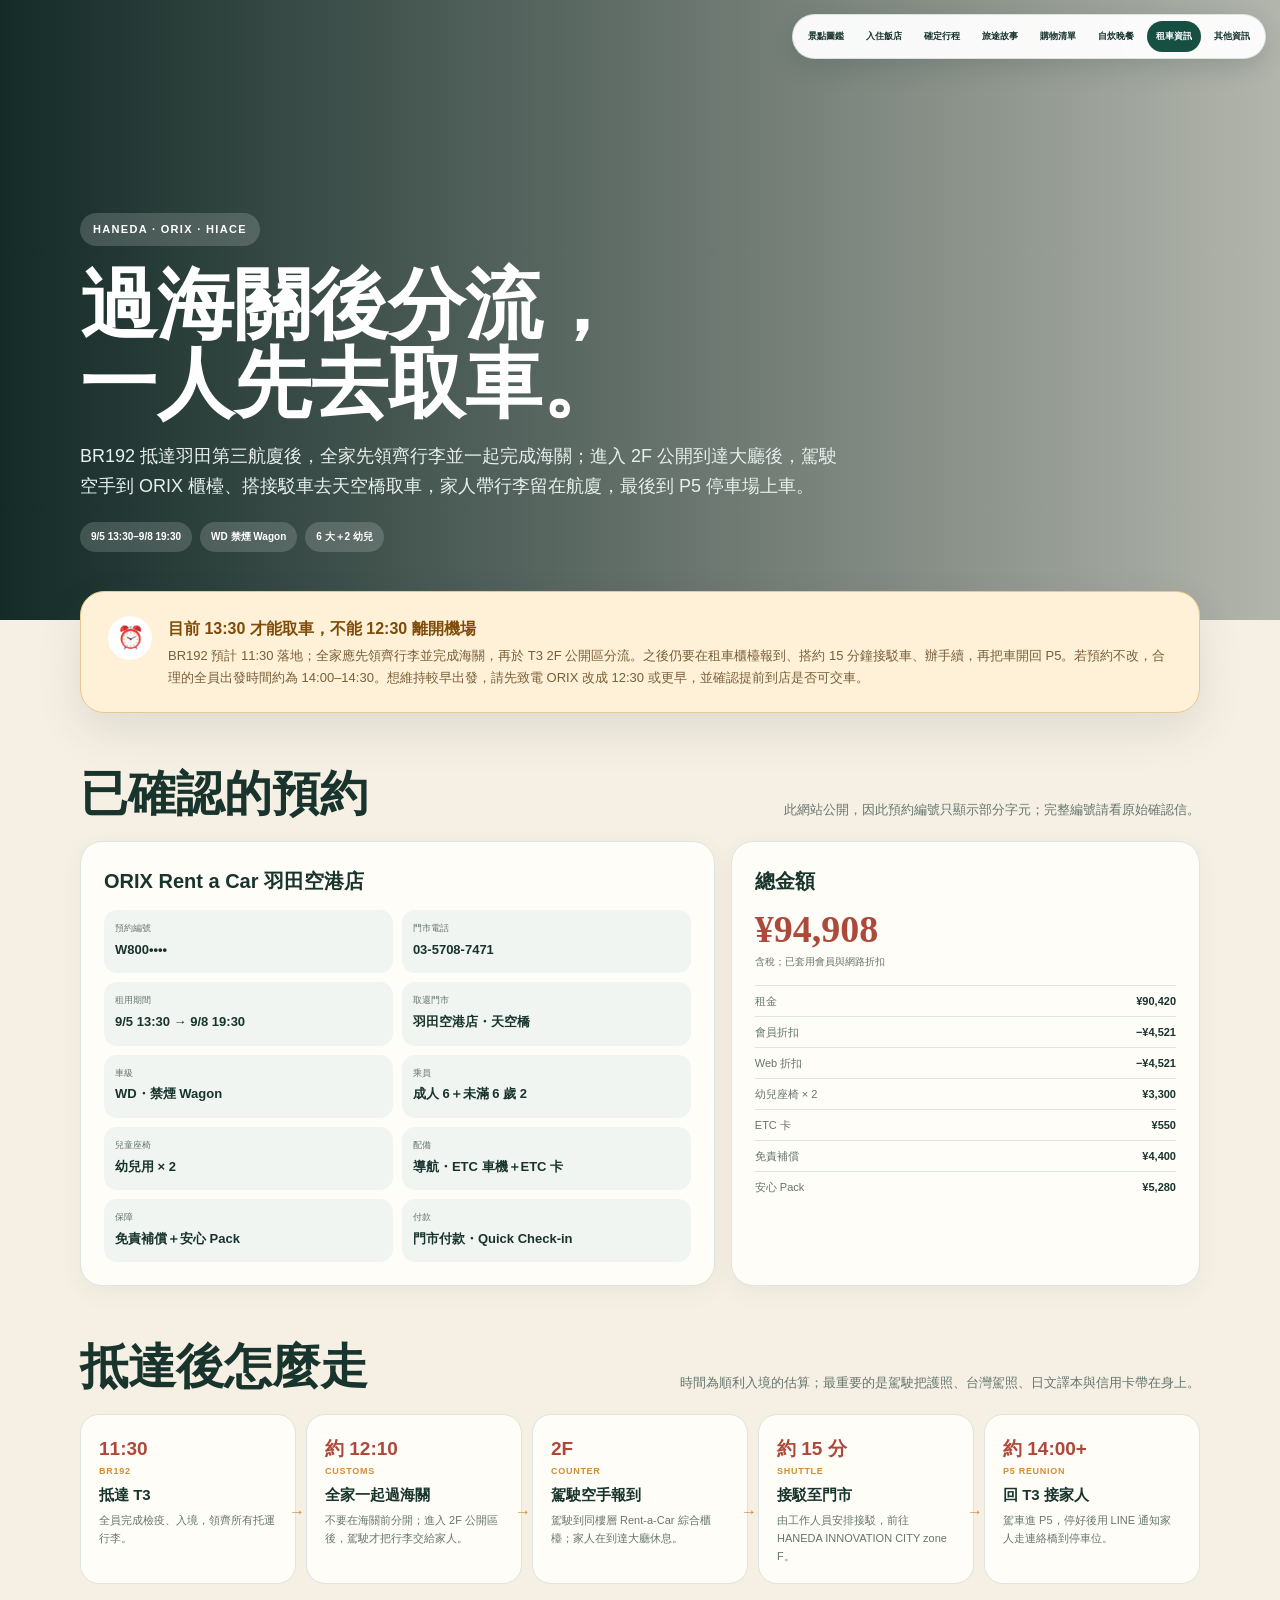
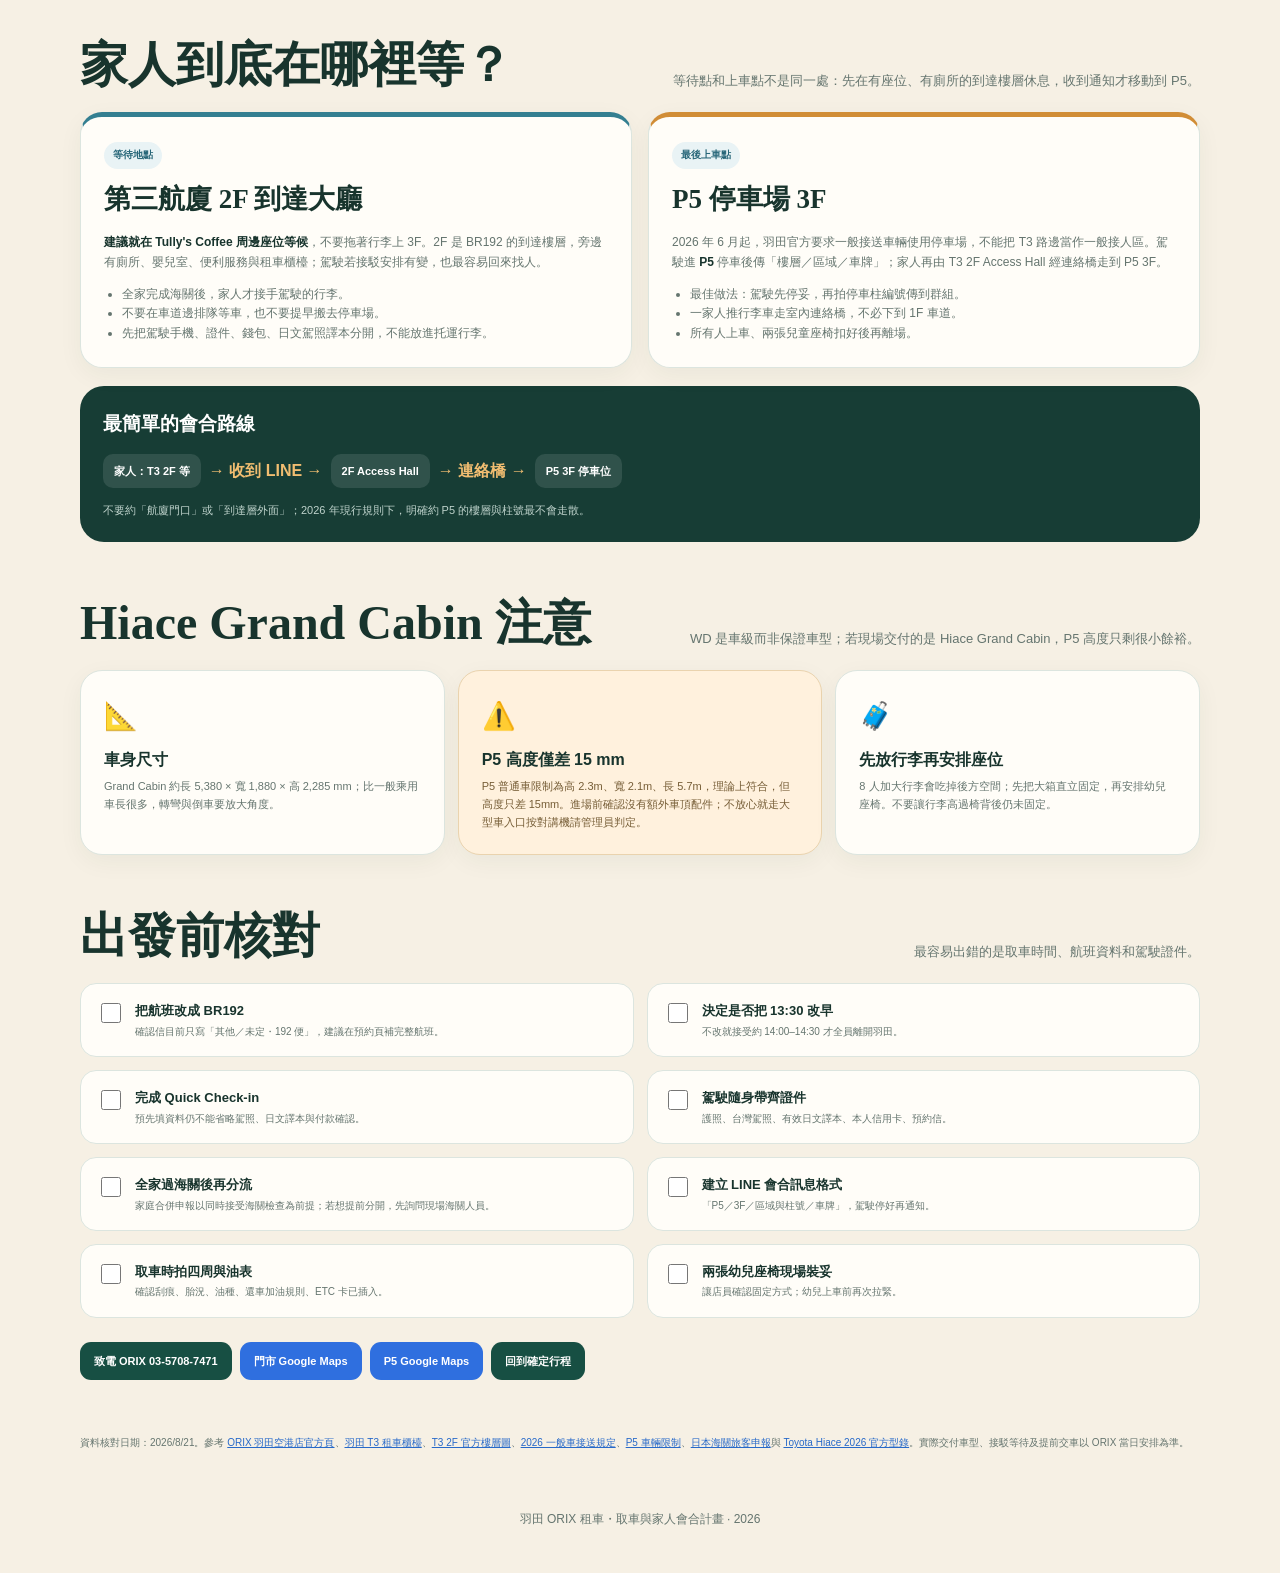
==== car-rental.html @ b0bf6231 "Add Haneda rental car pickup guide" ====
<!doctype html>
<html lang="zh-Hant">
<head>
  <meta charset="utf-8">
  <meta name="viewport" content="width=device-width,initial-scale=1">
  <meta name="color-scheme" content="light">
  <link rel="icon" href="data:,">
  <title>羽田租車｜ORIX 取車、會合與還車計畫</title>
  <style>
    :root{--ink:#18342d;--muted:#65756f;--cream:#f6f0e4;--paper:#fffdf8;--pine:#174f43;--lake:#347f91;--gold:#d18d36;--red:#ad493a;--line:#dce5df;--shadow:0 18px 45px rgba(23,51,45,.11)}
    *{box-sizing:border-box}html{scroll-behavior:smooth}body{margin:0;background:var(--cream);color:var(--ink);font-family:-apple-system,BlinkMacSystemFont,"Noto Sans TC","PingFang TC","Microsoft JhengHei",sans-serif;line-height:1.65}a{color:inherit}.site-switch{position:fixed;top:14px;right:14px;z-index:40;display:flex;gap:4px;padding:6px;background:rgba(255,255,255,.95);border:1px solid rgba(23,51,45,.12);border-radius:999px;box-shadow:0 8px 24px rgba(23,51,45,.16);backdrop-filter:blur(10px)}.site-switch a{text-decoration:none;border-radius:999px;padding:8px 9px;font-size:9px;font-weight:900;white-space:nowrap}.site-switch a.active{background:var(--pine);color:#fff}
    .hero{min-height:620px;display:grid;align-items:end;color:#fff;background:linear-gradient(90deg,rgba(5,30,27,.94),rgba(5,30,27,.28)),url('https://tse1.mm.bing.net/th?q=Haneda%20Airport%20Terminal%203%20arrival%20lobby&w=1600&h=900&c=7&rs=1&p=0') center/cover}.hero-inner,main{width:min(1120px,calc(100% - 36px));margin:0 auto}.hero-inner{padding:110px 0 68px}.eyebrow{display:inline-flex;padding:7px 13px;border-radius:999px;background:rgba(255,255,255,.17);font-size:11px;font-weight:900;letter-spacing:.12em}h1{font-family:Georgia,"Noto Serif TC",serif;font-size:clamp(43px,7vw,77px);line-height:1.03;margin:20px 0 16px}.hero p{max-width:760px;font-size:18px;color:#e7f0ed}.hero-tags{display:flex;flex-wrap:wrap;gap:8px;margin-top:20px}.hero-tags span{padding:7px 11px;border-radius:999px;background:rgba(255,255,255,.16);font-size:10px;font-weight:900}
    .alert{position:relative;margin:-29px 0 45px;padding:24px 27px;border-radius:24px;background:#fff0d8;border:1px solid #e8c892;box-shadow:var(--shadow);display:grid;grid-template-columns:auto 1fr;gap:16px}.alert-icon{width:44px;height:44px;border-radius:50%;display:grid;place-items:center;background:#fff;font-size:22px}.alert strong{display:block;color:#7f4b09}.alert p{margin:3px 0 0;color:#785f38;font-size:13px}.section-head{display:flex;justify-content:space-between;align-items:end;gap:20px;margin:55px 0 21px}.section-head h2{font-family:Georgia,"Noto Serif TC",serif;font-size:clamp(31px,4.5vw,48px);line-height:1.08;margin:0}.section-head p{max-width:560px;margin:0;color:var(--muted);font-size:13px}
    .booking{display:grid;grid-template-columns:1.15fr .85fr;gap:16px}.card{background:var(--paper);border:1px solid var(--line);border-radius:22px;padding:23px;box-shadow:0 7px 25px rgba(23,51,45,.05)}.card h3{font-size:20px;margin:0 0 12px}.facts{display:grid;grid-template-columns:1fr 1fr;gap:9px}.fact{border-radius:13px;background:#f1f5f2;padding:11px}.fact small{display:block;color:var(--muted);font-size:9px}.fact b{font-size:13px}.price{font-family:Georgia,serif;font-size:38px;font-weight:900;color:var(--red);line-height:1}.price-note{font-size:10px;color:var(--muted);margin:6px 0 14px}.fee-list{margin:0;padding:0;list-style:none;font-size:11px;color:var(--muted)}.fee-list li{display:flex;justify-content:space-between;gap:15px;padding:6px 0;border-top:1px solid var(--line)}.fee-list b{color:var(--ink)}
    .flow{display:grid;grid-template-columns:repeat(5,1fr);gap:10px}.step{position:relative;background:var(--paper);border:1px solid var(--line);border-radius:19px;padding:18px}.step:after{content:'→';position:absolute;right:-10px;top:50%;z-index:2;color:var(--gold);font-weight:900}.step:last-child:after{display:none}.step time{display:block;color:var(--red);font-size:19px;font-weight:900}.step small{display:block;color:var(--gold);font-size:9px;font-weight:900;letter-spacing:.08em}.step h3{font-size:15px;line-height:1.3;margin:6px 0}.step p{font-size:11px;color:var(--muted);margin:0}
    .meeting{display:grid;grid-template-columns:1fr 1fr;gap:16px}.meeting .card:first-child{border-top:5px solid var(--lake)}.meeting .card:last-child{border-top:5px solid var(--gold)}.place{display:inline-block;margin-bottom:8px;border-radius:999px;padding:5px 9px;background:#e9f3f5;color:#286779;font-size:10px;font-weight:900}.meeting h3{font-family:Georgia,"Noto Serif TC",serif;font-size:27px}.meeting p,.meeting li{font-size:12px;color:var(--muted)}.meeting ul{padding-left:18px;margin:10px 0 0}.meeting b{color:var(--ink)}
    .route-line{margin-top:18px;padding:23px;border-radius:24px;background:#173d35;color:#fff}.route-line h3{margin:0 0 14px}.route{display:flex;align-items:center;gap:8px;flex-wrap:wrap}.route span{padding:8px 11px;border-radius:10px;background:rgba(255,255,255,.11);font-size:11px;font-weight:900}.route i{font-style:normal;color:#f1bd71;font-weight:900}.route-line p{margin:13px 0 0;color:#bfd3cc;font-size:11px}
    .vehicle{display:grid;grid-template-columns:repeat(3,1fr);gap:13px}.vehicle .card span{font-size:27px}.vehicle h3{font-size:16px;margin:8px 0 4px}.vehicle p{font-size:11px;color:var(--muted);margin:0}.vehicle .warn{background:#fff1dd;border-color:#ead3ae}.vehicle .warn p{color:#765d36}.checklist{display:grid;grid-template-columns:repeat(2,1fr);gap:13px}.check{display:flex;gap:11px;align-items:flex-start;background:var(--paper);border:1px solid var(--line);border-radius:16px;padding:16px}.check input{width:20px;height:20px;flex:0 0 20px;accent-color:var(--pine)}.check b{display:block;font-size:13px}.check small{display:block;color:var(--muted);font-size:10px;margin-top:2px}.links{display:flex;flex-wrap:wrap;gap:8px;margin:24px 0 55px}.btn{display:inline-block;text-decoration:none;border-radius:11px;padding:10px 14px;background:var(--pine);color:#fff;font-size:11px;font-weight:900}.btn.maps{background:#2f6fdf}.sources{font-size:10px;color:var(--muted);margin-bottom:50px}.sources a{color:#2769c9}footer{text-align:center;color:var(--muted);font-size:12px;padding:8px 0 44px}.back-top{position:fixed;right:18px;bottom:18px;border:0;border-radius:999px;background:var(--pine);color:#fff;padding:11px 15px;font-weight:900;opacity:0;visibility:hidden;transition:.2s}.back-top.show{opacity:1;visibility:visible}
    @media(max-width:900px){.flow{grid-template-columns:1fr 1fr}.step:after{display:none}.vehicle{grid-template-columns:1fr}.booking{grid-template-columns:1fr}}@media(max-width:650px){.site-switch{left:7px;right:7px;top:7px;overflow-x:auto;justify-content:flex-start;padding:4px}.site-switch a{padding:6px 7px;font-size:8px}.hero{min-height:590px}.alert,.meeting{grid-template-columns:1fr}.flow{grid-template-columns:1fr}.facts,.checklist{grid-template-columns:1fr}.section-head{display:block}.section-head p{margin-top:8px}}
  </style>
</head>
<body>
  <nav class="site-switch" aria-label="網站內容"><a href="./">景點圖鑑</a><a href="stays.html">入住飯店</a><a href="itinerary.html">確定行程</a><a href="stories.html">旅途故事</a><a href="shopping.html">購物清單</a><a href="cooking.html">自炊晚餐</a><a class="active" href="car-rental.html">租車資訊</a><a href="info.html">其他資訊</a></nav>
  <header class="hero"><div class="hero-inner"><span class="eyebrow">HANEDA · ORIX · HIACE</span><h1>過海關後分流，<br>一人先去取車。</h1><p>BR192 抵達羽田第三航廈後，全家先領齊行李並一起完成海關；進入 2F 公開到達大廳後，駕駛空手到 ORIX 櫃檯、搭接駁車去天空橋取車，家人帶行李留在航廈，最後到 P5 停車場上車。</p><div class="hero-tags"><span>9/5 13:30–9/8 19:30</span><span>WD 禁煙 Wagon</span><span>6 大＋2 幼兒</span></div></div></header>
  <main>
    <aside class="alert"><div class="alert-icon">⏰</div><div><strong>目前 13:30 才能取車，不能 12:30 離開機場</strong><p>BR192 預計 11:30 落地；全家應先領齊行李並完成海關，再於 T3 2F 公開區分流。之後仍要在租車櫃檯報到、搭約 15 分鐘接駁車、辦手續，再把車開回 P5。若預約不改，合理的全員出發時間約為 14:00–14:30。想維持較早出發，請先致電 ORIX 改成 12:30 或更早，並確認提前到店是否可交車。</p></div></aside>

    <section><div class="section-head"><h2>已確認的預約</h2><p>此網站公開，因此預約編號只顯示部分字元；完整編號請看原始確認信。</p></div><div class="booking"><article class="card"><h3>ORIX Rent a Car 羽田空港店</h3><div class="facts"><div class="fact"><small>預約編號</small><b>W800••••</b></div><div class="fact"><small>門市電話</small><b>03-5708-7471</b></div><div class="fact"><small>租用期間</small><b>9/5 13:30 → 9/8 19:30</b></div><div class="fact"><small>取還門市</small><b>羽田空港店・天空橋</b></div><div class="fact"><small>車級</small><b>WD・禁煙 Wagon</b></div><div class="fact"><small>乘員</small><b>成人 6＋未滿 6 歲 2</b></div><div class="fact"><small>兒童座椅</small><b>幼兒用 × 2</b></div><div class="fact"><small>配備</small><b>導航・ETC 車機＋ETC 卡</b></div><div class="fact"><small>保障</small><b>免責補償＋安心 Pack</b></div><div class="fact"><small>付款</small><b>門市付款・Quick Check-in</b></div></div></article><article class="card"><h3>總金額</h3><div class="price">¥94,908</div><p class="price-note">含稅；已套用會員與網路折扣</p><ul class="fee-list"><li><span>租金</span><b>¥90,420</b></li><li><span>會員折扣</span><b>−¥4,521</b></li><li><span>Web 折扣</span><b>−¥4,521</b></li><li><span>幼兒座椅 × 2</span><b>¥3,300</b></li><li><span>ETC 卡</span><b>¥550</b></li><li><span>免責補償</span><b>¥4,400</b></li><li><span>安心 Pack</span><b>¥5,280</b></li></ul></article></div></section>

    <section><div class="section-head"><h2>抵達後怎麼走</h2><p>時間為順利入境的估算；最重要的是駕駛把護照、台灣駕照、日文譯本與信用卡帶在身上。</p></div><div class="flow"><article class="step"><time>11:30</time><small>BR192</small><h3>抵達 T3</h3><p>全員完成檢疫、入境，領齊所有托運行李。</p></article><article class="step"><time>約 12:10</time><small>CUSTOMS</small><h3>全家一起過海關</h3><p>不要在海關前分開；進入 2F 公開區後，駕駛才把行李交給家人。</p></article><article class="step"><time>2F</time><small>COUNTER</small><h3>駕駛空手報到</h3><p>駕駛到同樓層 Rent-a-Car 綜合櫃檯；家人在到達大廳休息。</p></article><article class="step"><time>約 15 分</time><small>SHUTTLE</small><h3>接駁至門市</h3><p>由工作人員安排接駁，前往 HANEDA INNOVATION CITY zone F。</p></article><article class="step"><time>約 14:00+</time><small>P5 REUNION</small><h3>回 T3 接家人</h3><p>駕車進 P5，停好後用 LINE 通知家人走連絡橋到停車位。</p></article></div></section>

    <section><div class="section-head"><h2>家人到底在哪裡等？</h2><p>等待點和上車點不是同一處：先在有座位、有廁所的到達樓層休息，收到通知才移動到 P5。</p></div><div class="meeting"><article class="card"><span class="place">等待地點</span><h3>第三航廈 2F 到達大廳</h3><p><b>建議就在 Tully's Coffee 周邊座位等候</b>，不要拖著行李上 3F。2F 是 BR192 的到達樓層，旁邊有廁所、嬰兒室、便利服務與租車櫃檯；駕駛若接駁安排有變，也最容易回來找人。</p><ul><li>全家完成海關後，家人才接手駕駛的行李。</li><li>不要在車道邊排隊等車，也不要提早搬去停車場。</li><li>先把駕駛手機、證件、錢包、日文駕照譯本分開，不能放進托運行李。</li></ul></article><article class="card"><span class="place">最後上車點</span><h3>P5 停車場 3F</h3><p>2026 年 6 月起，羽田官方要求一般接送車輛使用停車場，不能把 T3 路邊當作一般接人區。駕駛進 <b>P5</b> 停車後傳「樓層／區域／車牌」；家人再由 T3 2F Access Hall 經連絡橋走到 P5 3F。</p><ul><li>最佳做法：駕駛先停妥，再拍停車柱編號傳到群組。</li><li>一家人推行李車走室內連絡橋，不必下到 1F 車道。</li><li>所有人上車、兩張兒童座椅扣好後再離場。</li></ul></article></div><div class="route-line"><h3>最簡單的會合路線</h3><div class="route"><span>家人：T3 2F 等</span><i>→ 收到 LINE →</i><span>2F Access Hall</span><i>→ 連絡橋 →</i><span>P5 3F 停車位</span></div><p>不要約「航廈門口」或「到達層外面」；2026 年現行規則下，明確約 P5 的樓層與柱號最不會走散。</p></div></section>

    <section><div class="section-head"><h2>Hiace Grand Cabin 注意</h2><p>WD 是車級而非保證車型；若現場交付的是 Hiace Grand Cabin，P5 高度只剩很小餘裕。</p></div><div class="vehicle"><article class="card"><span>📐</span><h3>車身尺寸</h3><p>Grand Cabin 約長 5,380 × 寬 1,880 × 高 2,285 mm；比一般乘用車長很多，轉彎與倒車要放大角度。</p></article><article class="card warn"><span>⚠️</span><h3>P5 高度僅差 15 mm</h3><p>P5 普通車限制為高 2.3m、寬 2.1m、長 5.7m，理論上符合，但高度只差 15mm。進場前確認沒有額外車頂配件；不放心就走大型車入口按對講機請管理員判定。</p></article><article class="card"><span>🧳</span><h3>先放行李再安排座位</h3><p>8 人加大行李會吃掉後方空間；先把大箱直立固定，再安排幼兒座椅。不要讓行李高過椅背後仍未固定。</p></article></div></section>

    <section><div class="section-head"><h2>出發前核對</h2><p>最容易出錯的是取車時間、航班資料和駕駛證件。</p></div><div class="checklist"><label class="check"><input type="checkbox"><span><b>把航班改成 BR192</b><small>確認信目前只寫「其他／未定・192 便」，建議在預約頁補完整航班。</small></span></label><label class="check"><input type="checkbox"><span><b>決定是否把 13:30 改早</b><small>不改就接受約 14:00–14:30 才全員離開羽田。</small></span></label><label class="check"><input type="checkbox"><span><b>完成 Quick Check-in</b><small>預先填資料仍不能省略駕照、日文譯本與付款確認。</small></span></label><label class="check"><input type="checkbox"><span><b>駕駛隨身帶齊證件</b><small>護照、台灣駕照、有效日文譯本、本人信用卡、預約信。</small></span></label><label class="check"><input type="checkbox"><span><b>全家過海關後再分流</b><small>家庭合併申報以同時接受海關檢查為前提；若想提前分開，先詢問現場海關人員。</small></span></label><label class="check"><input type="checkbox"><span><b>建立 LINE 會合訊息格式</b><small>「P5／3F／區域與柱號／車牌」，駕駛停好再通知。</small></span></label><label class="check"><input type="checkbox"><span><b>取車時拍四周與油表</b><small>確認刮痕、胎況、油種、還車加油規則、ETC 卡已插入。</small></span></label><label class="check"><input type="checkbox"><span><b>兩張幼兒座椅現場裝妥</b><small>讓店員確認固定方式；幼兒上車前再次拉緊。</small></span></label></div><div class="links"><a class="btn" href="tel:+81357087471">致電 ORIX 03-5708-7471</a><a class="btn maps" href="https://www.google.com/maps/search/?api=1&query=ORIX%20Rent%20a%20Car%20Haneda%20Airport%20HANEDA%20INNOVATION%20CITY" target="_blank" rel="noopener">門市 Google Maps</a><a class="btn maps" href="https://www.google.com/maps/search/?api=1&query=Haneda%20Airport%20P5%20Parking" target="_blank" rel="noopener">P5 Google Maps</a><a class="btn" href="itinerary.html">回到確定行程</a></div></section>

    <p class="sources">資料核對日期：2026/8/21。參考 <a href="https://car.orix.co.jp/shops/?shops_pk=265" target="_blank" rel="noopener">ORIX 羽田空港店官方頁</a>、<a href="https://tokyo-haneda.com/text/service/facilities/car_rental.html" target="_blank" rel="noopener">羽田 T3 租車櫃檯</a>、<a href="https://tokyo-haneda.com/floor/terminal3/2nd_floor.html" target="_blank" rel="noopener">T3 2F 官方樓層圖</a>、<a href="https://tokyo-haneda.com/text/information/2026/detail_00038.html" target="_blank" rel="noopener">2026 一般車接送規定</a>、<a href="https://www.tokyo-haneda.com/access/parking/index.html" target="_blank" rel="noopener">P5 車輛限制</a>、<a href="https://www.customs.go.jp/english/passenger/declaration/declaration_app.html" target="_blank" rel="noopener">日本海關旅客申報</a>與 <a href="https://toyota.jp/pages/contents/request/webcatalog/hiacewagon/hiace_main_202601.pdf" target="_blank" rel="noopener">Toyota Hiace 2026 官方型錄</a>。實際交付車型、接駁等待及提前交車以 ORIX 當日安排為準。</p>
  </main>
  <footer>羽田 ORIX 租車・取車與家人會合計畫 · 2026</footer>
  <button class="back-top" type="button">↑ 回到最上方</button><script>const b=document.querySelector('.back-top');addEventListener('scroll',()=>b.classList.toggle('show',scrollY>500),{passive:true});b.addEventListener('click',()=>scrollTo({top:0,behavior:'smooth'}));</script>
</body>
</html>
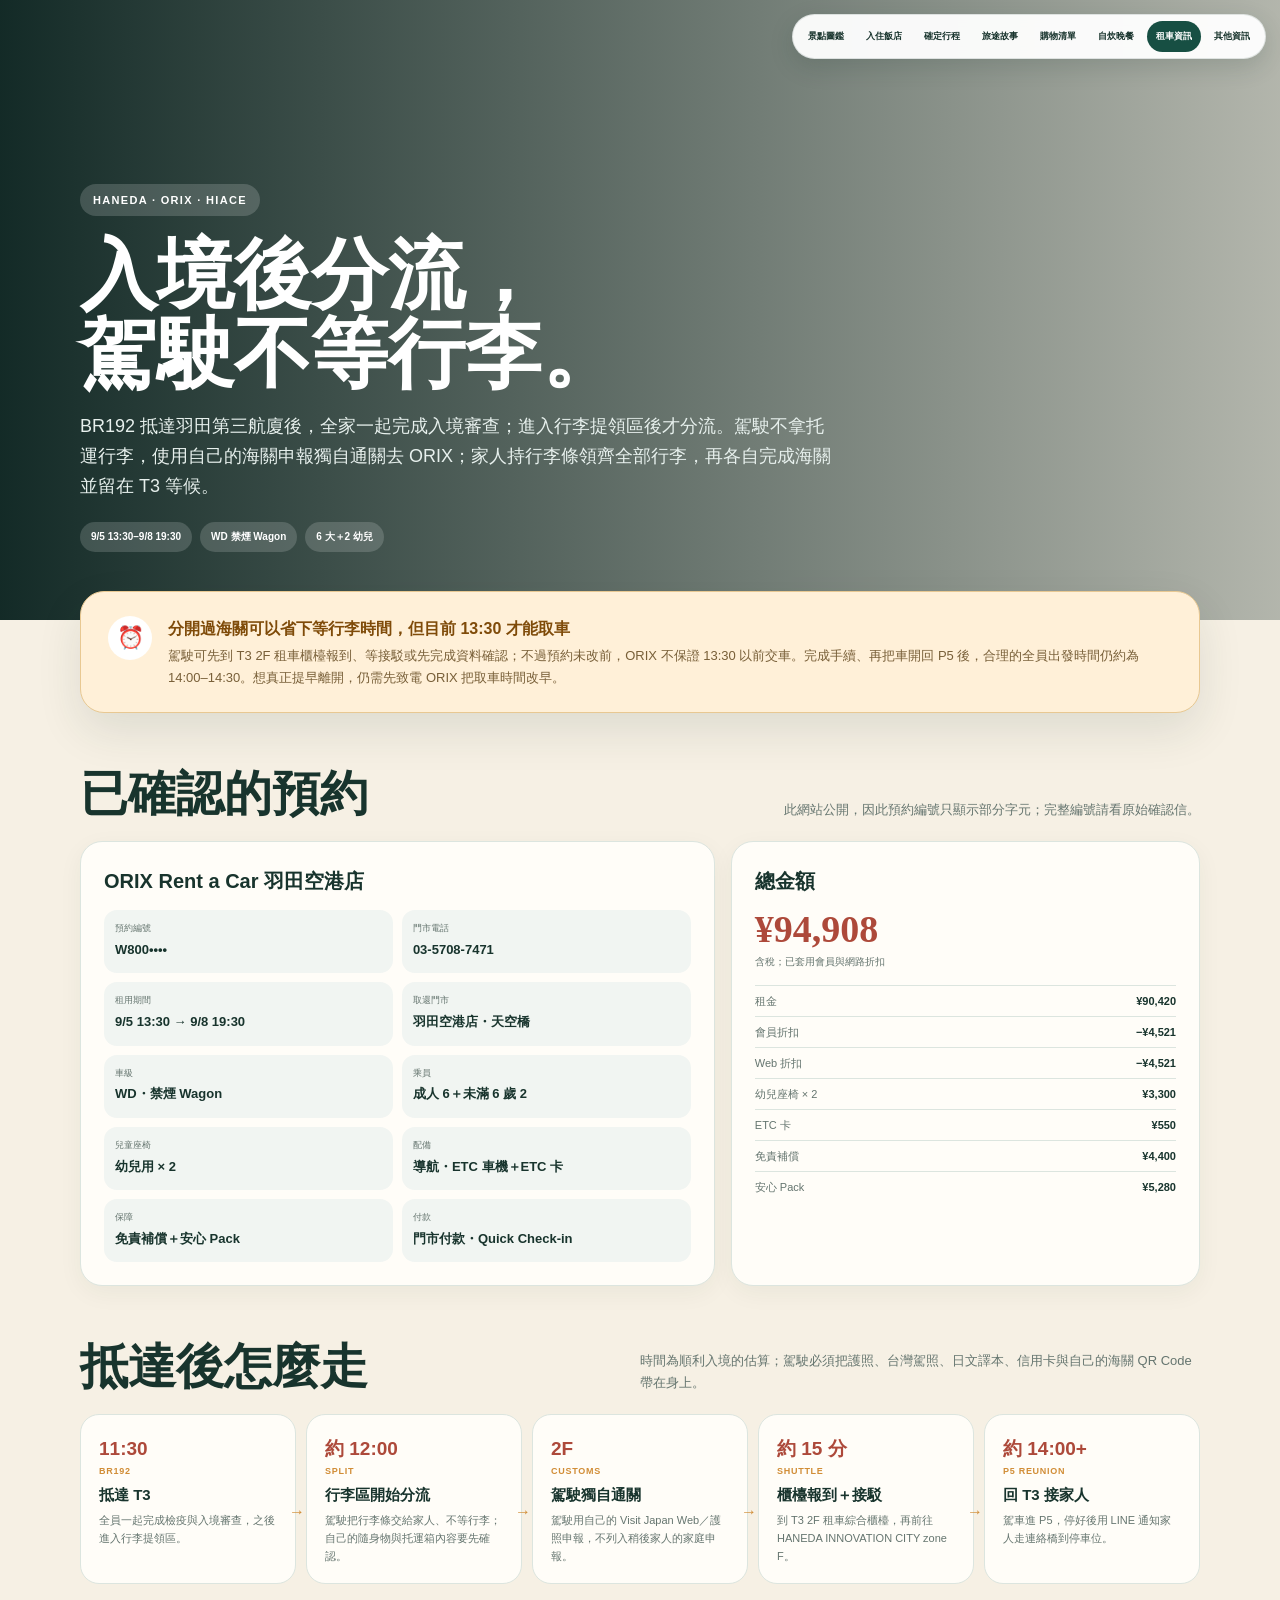
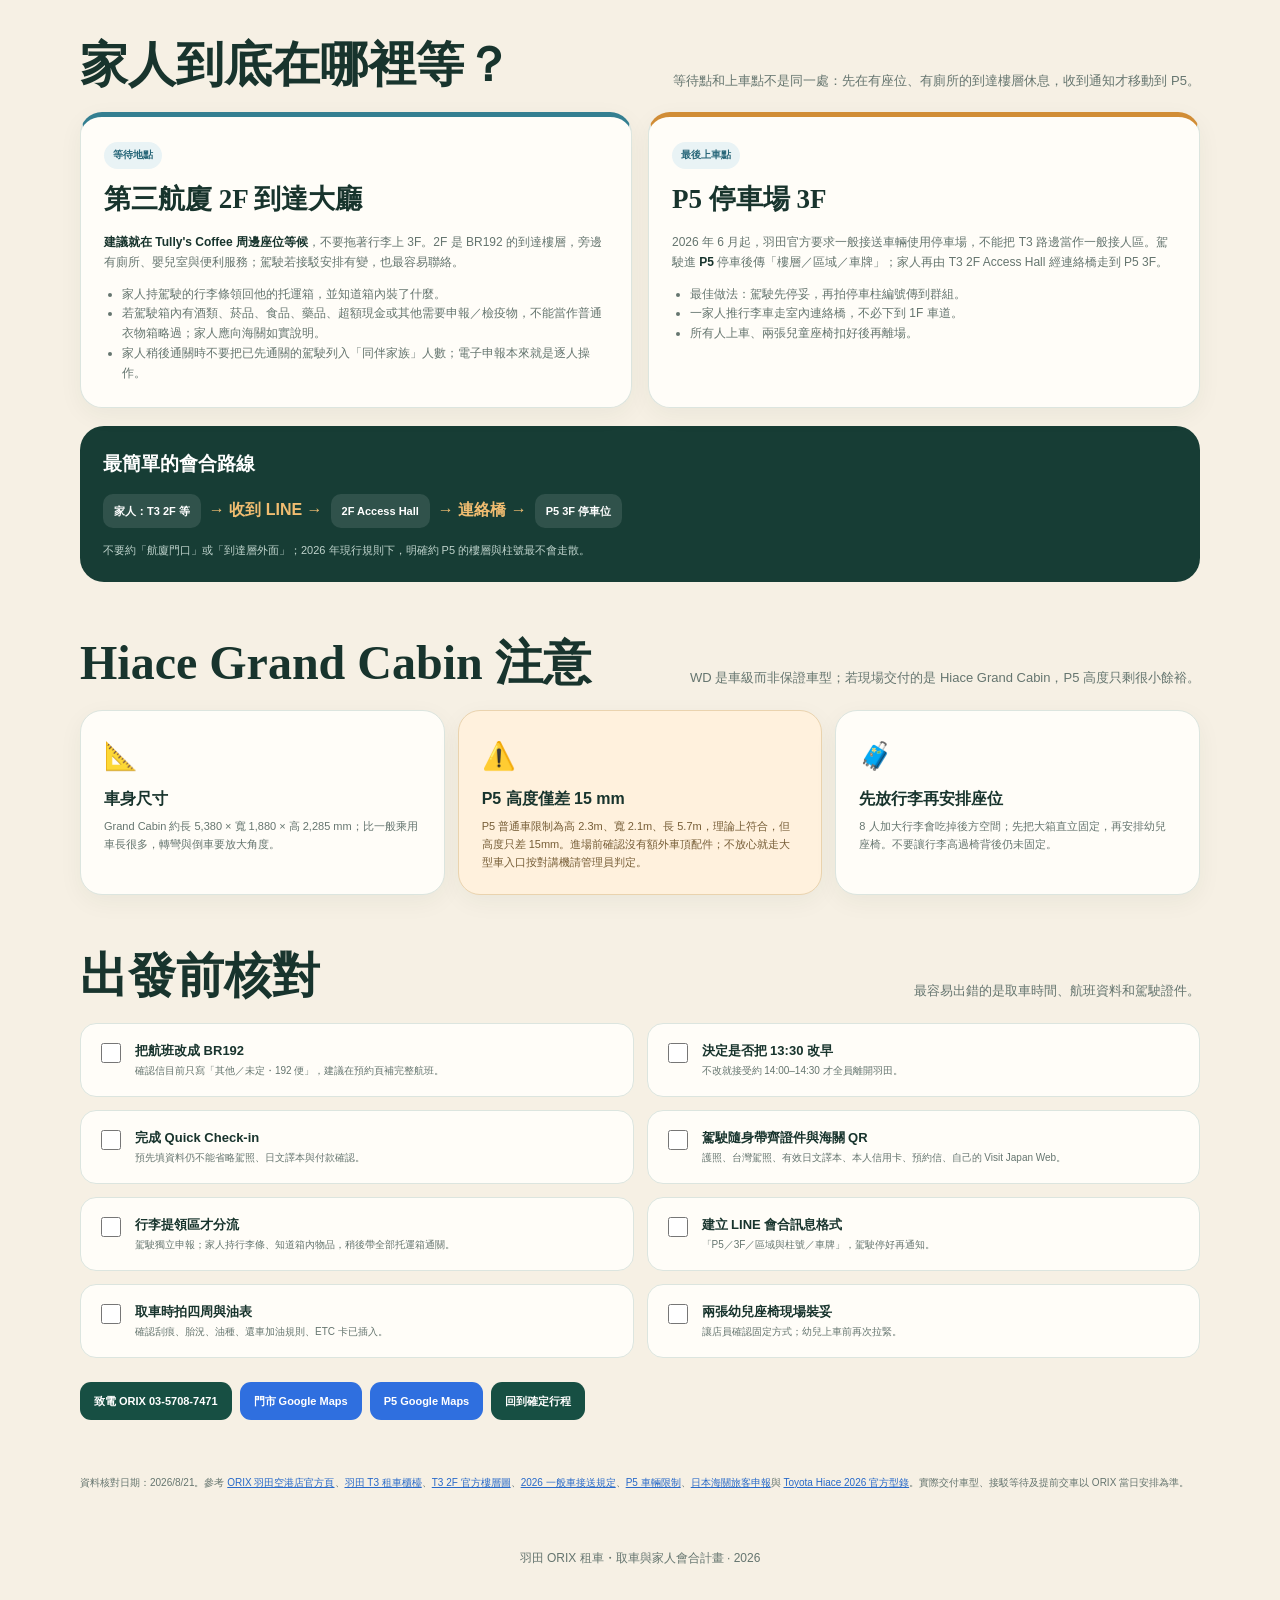
==== commit 8255f5dc: "Clarify split customs and baggage pickup flow" ====
--- a/car-rental.html
+++ b/car-rental.html
@@ -21,19 +21,19 @@
 </head>
 <body>
   <nav class="site-switch" aria-label="網站內容"><a href="./">景點圖鑑</a><a href="stays.html">入住飯店</a><a href="itinerary.html">確定行程</a><a href="stories.html">旅途故事</a><a href="shopping.html">購物清單</a><a href="cooking.html">自炊晚餐</a><a class="active" href="car-rental.html">租車資訊</a><a href="info.html">其他資訊</a></nav>
-  <header class="hero"><div class="hero-inner"><span class="eyebrow">HANEDA · ORIX · HIACE</span><h1>過海關後分流，<br>一人先去取車。</h1><p>BR192 抵達羽田第三航廈後，全家先領齊行李並一起完成海關；進入 2F 公開到達大廳後，駕駛空手到 ORIX 櫃檯、搭接駁車去天空橋取車，家人帶行李留在航廈，最後到 P5 停車場上車。</p><div class="hero-tags"><span>9/5 13:30–9/8 19:30</span><span>WD 禁煙 Wagon</span><span>6 大＋2 幼兒</span></div></div></header>
+  <header class="hero"><div class="hero-inner"><span class="eyebrow">HANEDA · ORIX · HIACE</span><h1>入境後分流，<br>駕駛不等行李。</h1><p>BR192 抵達羽田第三航廈後，全家一起完成入境審查；進入行李提領區後才分流。駕駛不拿托運行李，使用自己的海關申報獨自通關去 ORIX；家人持行李條領齊全部行李，再各自完成海關並留在 T3 等候。</p><div class="hero-tags"><span>9/5 13:30–9/8 19:30</span><span>WD 禁煙 Wagon</span><span>6 大＋2 幼兒</span></div></div></header>
   <main>
-    <aside class="alert"><div class="alert-icon">⏰</div><div><strong>目前 13:30 才能取車，不能 12:30 離開機場</strong><p>BR192 預計 11:30 落地；全家應先領齊行李並完成海關，再於 T3 2F 公開區分流。之後仍要在租車櫃檯報到、搭約 15 分鐘接駁車、辦手續，再把車開回 P5。若預約不改，合理的全員出發時間約為 14:00–14:30。想維持較早出發，請先致電 ORIX 改成 12:30 或更早，並確認提前到店是否可交車。</p></div></aside>
+    <aside class="alert"><div class="alert-icon">⏰</div><div><strong>分開過海關可以省下等行李時間，但目前 13:30 才能取車</strong><p>駕駛可先到 T3 2F 租車櫃檯報到、等接駁或先完成資料確認；不過預約未改前，ORIX 不保證 13:30 以前交車。完成手續、再把車開回 P5 後，合理的全員出發時間仍約為 14:00–14:30。想真正提早離開，仍需先致電 ORIX 把取車時間改早。</p></div></aside>
 
     <section><div class="section-head"><h2>已確認的預約</h2><p>此網站公開，因此預約編號只顯示部分字元；完整編號請看原始確認信。</p></div><div class="booking"><article class="card"><h3>ORIX Rent a Car 羽田空港店</h3><div class="facts"><div class="fact"><small>預約編號</small><b>W800••••</b></div><div class="fact"><small>門市電話</small><b>03-5708-7471</b></div><div class="fact"><small>租用期間</small><b>9/5 13:30 → 9/8 19:30</b></div><div class="fact"><small>取還門市</small><b>羽田空港店・天空橋</b></div><div class="fact"><small>車級</small><b>WD・禁煙 Wagon</b></div><div class="fact"><small>乘員</small><b>成人 6＋未滿 6 歲 2</b></div><div class="fact"><small>兒童座椅</small><b>幼兒用 × 2</b></div><div class="fact"><small>配備</small><b>導航・ETC 車機＋ETC 卡</b></div><div class="fact"><small>保障</small><b>免責補償＋安心 Pack</b></div><div class="fact"><small>付款</small><b>門市付款・Quick Check-in</b></div></div></article><article class="card"><h3>總金額</h3><div class="price">¥94,908</div><p class="price-note">含稅；已套用會員與網路折扣</p><ul class="fee-list"><li><span>租金</span><b>¥90,420</b></li><li><span>會員折扣</span><b>−¥4,521</b></li><li><span>Web 折扣</span><b>−¥4,521</b></li><li><span>幼兒座椅 × 2</span><b>¥3,300</b></li><li><span>ETC 卡</span><b>¥550</b></li><li><span>免責補償</span><b>¥4,400</b></li><li><span>安心 Pack</span><b>¥5,280</b></li></ul></article></div></section>
 
-    <section><div class="section-head"><h2>抵達後怎麼走</h2><p>時間為順利入境的估算；最重要的是駕駛把護照、台灣駕照、日文譯本與信用卡帶在身上。</p></div><div class="flow"><article class="step"><time>11:30</time><small>BR192</small><h3>抵達 T3</h3><p>全員完成檢疫、入境，領齊所有托運行李。</p></article><article class="step"><time>約 12:10</time><small>CUSTOMS</small><h3>全家一起過海關</h3><p>不要在海關前分開；進入 2F 公開區後，駕駛才把行李交給家人。</p></article><article class="step"><time>2F</time><small>COUNTER</small><h3>駕駛空手報到</h3><p>駕駛到同樓層 Rent-a-Car 綜合櫃檯；家人在到達大廳休息。</p></article><article class="step"><time>約 15 分</time><small>SHUTTLE</small><h3>接駁至門市</h3><p>由工作人員安排接駁，前往 HANEDA INNOVATION CITY zone F。</p></article><article class="step"><time>約 14:00+</time><small>P5 REUNION</small><h3>回 T3 接家人</h3><p>駕車進 P5，停好後用 LINE 通知家人走連絡橋到停車位。</p></article></div></section>
+    <section><div class="section-head"><h2>抵達後怎麼走</h2><p>時間為順利入境的估算；駕駛必須把護照、台灣駕照、日文譯本、信用卡與自己的海關 QR Code 帶在身上。</p></div><div class="flow"><article class="step"><time>11:30</time><small>BR192</small><h3>抵達 T3</h3><p>全員一起完成檢疫與入境審查，之後進入行李提領區。</p></article><article class="step"><time>約 12:00</time><small>SPLIT</small><h3>行李區開始分流</h3><p>駕駛把行李條交給家人、不等行李；自己的隨身物與托運箱內容要先確認。</p></article><article class="step"><time>2F</time><small>CUSTOMS</small><h3>駕駛獨自通關</h3><p>駕駛用自己的 Visit Japan Web／護照申報，不列入稍後家人的家庭申報。</p></article><article class="step"><time>約 15 分</time><small>SHUTTLE</small><h3>櫃檯報到＋接駁</h3><p>到 T3 2F 租車綜合櫃檯，再前往 HANEDA INNOVATION CITY zone F。</p></article><article class="step"><time>約 14:00+</time><small>P5 REUNION</small><h3>回 T3 接家人</h3><p>駕車進 P5，停好後用 LINE 通知家人走連絡橋到停車位。</p></article></div></section>
 
-    <section><div class="section-head"><h2>家人到底在哪裡等？</h2><p>等待點和上車點不是同一處：先在有座位、有廁所的到達樓層休息，收到通知才移動到 P5。</p></div><div class="meeting"><article class="card"><span class="place">等待地點</span><h3>第三航廈 2F 到達大廳</h3><p><b>建議就在 Tully's Coffee 周邊座位等候</b>，不要拖著行李上 3F。2F 是 BR192 的到達樓層，旁邊有廁所、嬰兒室、便利服務與租車櫃檯；駕駛若接駁安排有變，也最容易回來找人。</p><ul><li>全家完成海關後，家人才接手駕駛的行李。</li><li>不要在車道邊排隊等車，也不要提早搬去停車場。</li><li>先把駕駛手機、證件、錢包、日文駕照譯本分開，不能放進托運行李。</li></ul></article><article class="card"><span class="place">最後上車點</span><h3>P5 停車場 3F</h3><p>2026 年 6 月起，羽田官方要求一般接送車輛使用停車場，不能把 T3 路邊當作一般接人區。駕駛進 <b>P5</b> 停車後傳「樓層／區域／車牌」；家人再由 T3 2F Access Hall 經連絡橋走到 P5 3F。</p><ul><li>最佳做法：駕駛先停妥，再拍停車柱編號傳到群組。</li><li>一家人推行李車走室內連絡橋，不必下到 1F 車道。</li><li>所有人上車、兩張兒童座椅扣好後再離場。</li></ul></article></div><div class="route-line"><h3>最簡單的會合路線</h3><div class="route"><span>家人：T3 2F 等</span><i>→ 收到 LINE →</i><span>2F Access Hall</span><i>→ 連絡橋 →</i><span>P5 3F 停車位</span></div><p>不要約「航廈門口」或「到達層外面」；2026 年現行規則下，明確約 P5 的樓層與柱號最不會走散。</p></div></section>
+    <section><div class="section-head"><h2>家人到底在哪裡等？</h2><p>等待點和上車點不是同一處：先在有座位、有廁所的到達樓層休息，收到通知才移動到 P5。</p></div><div class="meeting"><article class="card"><span class="place">等待地點</span><h3>第三航廈 2F 到達大廳</h3><p><b>建議就在 Tully's Coffee 周邊座位等候</b>，不要拖著行李上 3F。2F 是 BR192 的到達樓層，旁邊有廁所、嬰兒室與便利服務；駕駛若接駁安排有變，也最容易聯絡。</p><ul><li>家人持駕駛的行李條領回他的托運箱，並知道箱內裝了什麼。</li><li>若駕駛箱內有酒類、菸品、食品、藥品、超額現金或其他需要申報／檢疫物，不能當作普通衣物箱略過；家人應向海關如實說明。</li><li>家人稍後通關時不要把已先通關的駕駛列入「同伴家族」人數；電子申報本來就是逐人操作。</li></ul></article><article class="card"><span class="place">最後上車點</span><h3>P5 停車場 3F</h3><p>2026 年 6 月起，羽田官方要求一般接送車輛使用停車場，不能把 T3 路邊當作一般接人區。駕駛進 <b>P5</b> 停車後傳「樓層／區域／車牌」；家人再由 T3 2F Access Hall 經連絡橋走到 P5 3F。</p><ul><li>最佳做法：駕駛先停妥，再拍停車柱編號傳到群組。</li><li>一家人推行李車走室內連絡橋，不必下到 1F 車道。</li><li>所有人上車、兩張兒童座椅扣好後再離場。</li></ul></article></div><div class="route-line"><h3>最簡單的會合路線</h3><div class="route"><span>家人：T3 2F 等</span><i>→ 收到 LINE →</i><span>2F Access Hall</span><i>→ 連絡橋 →</i><span>P5 3F 停車位</span></div><p>不要約「航廈門口」或「到達層外面」；2026 年現行規則下，明確約 P5 的樓層與柱號最不會走散。</p></div></section>
 
     <section><div class="section-head"><h2>Hiace Grand Cabin 注意</h2><p>WD 是車級而非保證車型；若現場交付的是 Hiace Grand Cabin，P5 高度只剩很小餘裕。</p></div><div class="vehicle"><article class="card"><span>📐</span><h3>車身尺寸</h3><p>Grand Cabin 約長 5,380 × 寬 1,880 × 高 2,285 mm；比一般乘用車長很多，轉彎與倒車要放大角度。</p></article><article class="card warn"><span>⚠️</span><h3>P5 高度僅差 15 mm</h3><p>P5 普通車限制為高 2.3m、寬 2.1m、長 5.7m，理論上符合，但高度只差 15mm。進場前確認沒有額外車頂配件；不放心就走大型車入口按對講機請管理員判定。</p></article><article class="card"><span>🧳</span><h3>先放行李再安排座位</h3><p>8 人加大行李會吃掉後方空間；先把大箱直立固定，再安排幼兒座椅。不要讓行李高過椅背後仍未固定。</p></article></div></section>
 
-    <section><div class="section-head"><h2>出發前核對</h2><p>最容易出錯的是取車時間、航班資料和駕駛證件。</p></div><div class="checklist"><label class="check"><input type="checkbox"><span><b>把航班改成 BR192</b><small>確認信目前只寫「其他／未定・192 便」，建議在預約頁補完整航班。</small></span></label><label class="check"><input type="checkbox"><span><b>決定是否把 13:30 改早</b><small>不改就接受約 14:00–14:30 才全員離開羽田。</small></span></label><label class="check"><input type="checkbox"><span><b>完成 Quick Check-in</b><small>預先填資料仍不能省略駕照、日文譯本與付款確認。</small></span></label><label class="check"><input type="checkbox"><span><b>駕駛隨身帶齊證件</b><small>護照、台灣駕照、有效日文譯本、本人信用卡、預約信。</small></span></label><label class="check"><input type="checkbox"><span><b>全家過海關後再分流</b><small>家庭合併申報以同時接受海關檢查為前提；若想提前分開，先詢問現場海關人員。</small></span></label><label class="check"><input type="checkbox"><span><b>建立 LINE 會合訊息格式</b><small>「P5／3F／區域與柱號／車牌」，駕駛停好再通知。</small></span></label><label class="check"><input type="checkbox"><span><b>取車時拍四周與油表</b><small>確認刮痕、胎況、油種、還車加油規則、ETC 卡已插入。</small></span></label><label class="check"><input type="checkbox"><span><b>兩張幼兒座椅現場裝妥</b><small>讓店員確認固定方式；幼兒上車前再次拉緊。</small></span></label></div><div class="links"><a class="btn" href="tel:+81357087471">致電 ORIX 03-5708-7471</a><a class="btn maps" href="https://www.google.com/maps/search/?api=1&query=ORIX%20Rent%20a%20Car%20Haneda%20Airport%20HANEDA%20INNOVATION%20CITY" target="_blank" rel="noopener">門市 Google Maps</a><a class="btn maps" href="https://www.google.com/maps/search/?api=1&query=Haneda%20Airport%20P5%20Parking" target="_blank" rel="noopener">P5 Google Maps</a><a class="btn" href="itinerary.html">回到確定行程</a></div></section>
+    <section><div class="section-head"><h2>出發前核對</h2><p>最容易出錯的是取車時間、航班資料和駕駛證件。</p></div><div class="checklist"><label class="check"><input type="checkbox"><span><b>把航班改成 BR192</b><small>確認信目前只寫「其他／未定・192 便」，建議在預約頁補完整航班。</small></span></label><label class="check"><input type="checkbox"><span><b>決定是否把 13:30 改早</b><small>不改就接受約 14:00–14:30 才全員離開羽田。</small></span></label><label class="check"><input type="checkbox"><span><b>完成 Quick Check-in</b><small>預先填資料仍不能省略駕照、日文譯本與付款確認。</small></span></label><label class="check"><input type="checkbox"><span><b>駕駛隨身帶齊證件與海關 QR</b><small>護照、台灣駕照、有效日文譯本、本人信用卡、預約信、自己的 Visit Japan Web。</small></span></label><label class="check"><input type="checkbox"><span><b>行李提領區才分流</b><small>駕駛獨立申報；家人持行李條、知道箱內物品，稍後帶全部托運箱通關。</small></span></label><label class="check"><input type="checkbox"><span><b>建立 LINE 會合訊息格式</b><small>「P5／3F／區域與柱號／車牌」，駕駛停好再通知。</small></span></label><label class="check"><input type="checkbox"><span><b>取車時拍四周與油表</b><small>確認刮痕、胎況、油種、還車加油規則、ETC 卡已插入。</small></span></label><label class="check"><input type="checkbox"><span><b>兩張幼兒座椅現場裝妥</b><small>讓店員確認固定方式；幼兒上車前再次拉緊。</small></span></label></div><div class="links"><a class="btn" href="tel:+81357087471">致電 ORIX 03-5708-7471</a><a class="btn maps" href="https://www.google.com/maps/search/?api=1&query=ORIX%20Rent%20a%20Car%20Haneda%20Airport%20HANEDA%20INNOVATION%20CITY" target="_blank" rel="noopener">門市 Google Maps</a><a class="btn maps" href="https://www.google.com/maps/search/?api=1&query=Haneda%20Airport%20P5%20Parking" target="_blank" rel="noopener">P5 Google Maps</a><a class="btn" href="itinerary.html">回到確定行程</a></div></section>
 
     <p class="sources">資料核對日期：2026/8/21。參考 <a href="https://car.orix.co.jp/shops/?shops_pk=265" target="_blank" rel="noopener">ORIX 羽田空港店官方頁</a>、<a href="https://tokyo-haneda.com/text/service/facilities/car_rental.html" target="_blank" rel="noopener">羽田 T3 租車櫃檯</a>、<a href="https://tokyo-haneda.com/floor/terminal3/2nd_floor.html" target="_blank" rel="noopener">T3 2F 官方樓層圖</a>、<a href="https://tokyo-haneda.com/text/information/2026/detail_00038.html" target="_blank" rel="noopener">2026 一般車接送規定</a>、<a href="https://www.tokyo-haneda.com/access/parking/index.html" target="_blank" rel="noopener">P5 車輛限制</a>、<a href="https://www.customs.go.jp/english/passenger/declaration/declaration_app.html" target="_blank" rel="noopener">日本海關旅客申報</a>與 <a href="https://toyota.jp/pages/contents/request/webcatalog/hiacewagon/hiace_main_202601.pdf" target="_blank" rel="noopener">Toyota Hiace 2026 官方型錄</a>。實際交付車型、接駁等待及提前交車以 ORIX 當日安排為準。</p>
   </main>
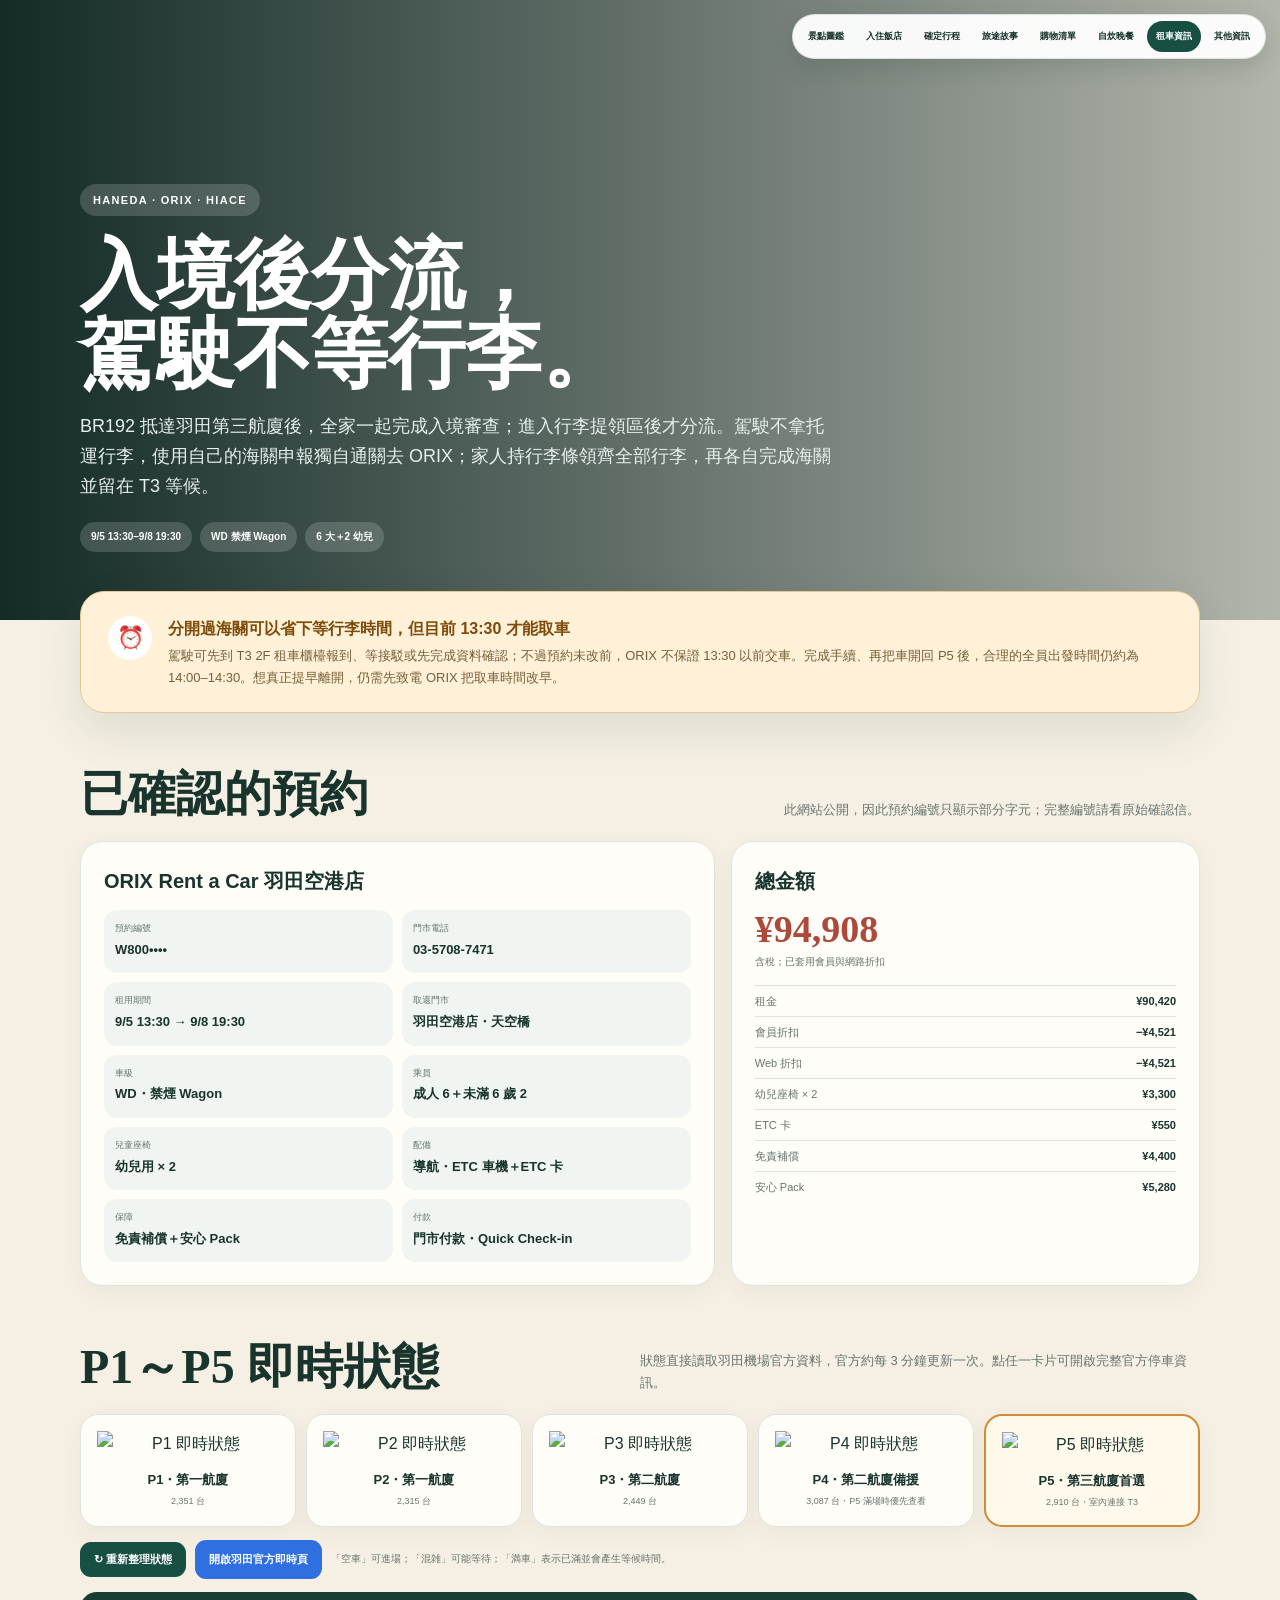
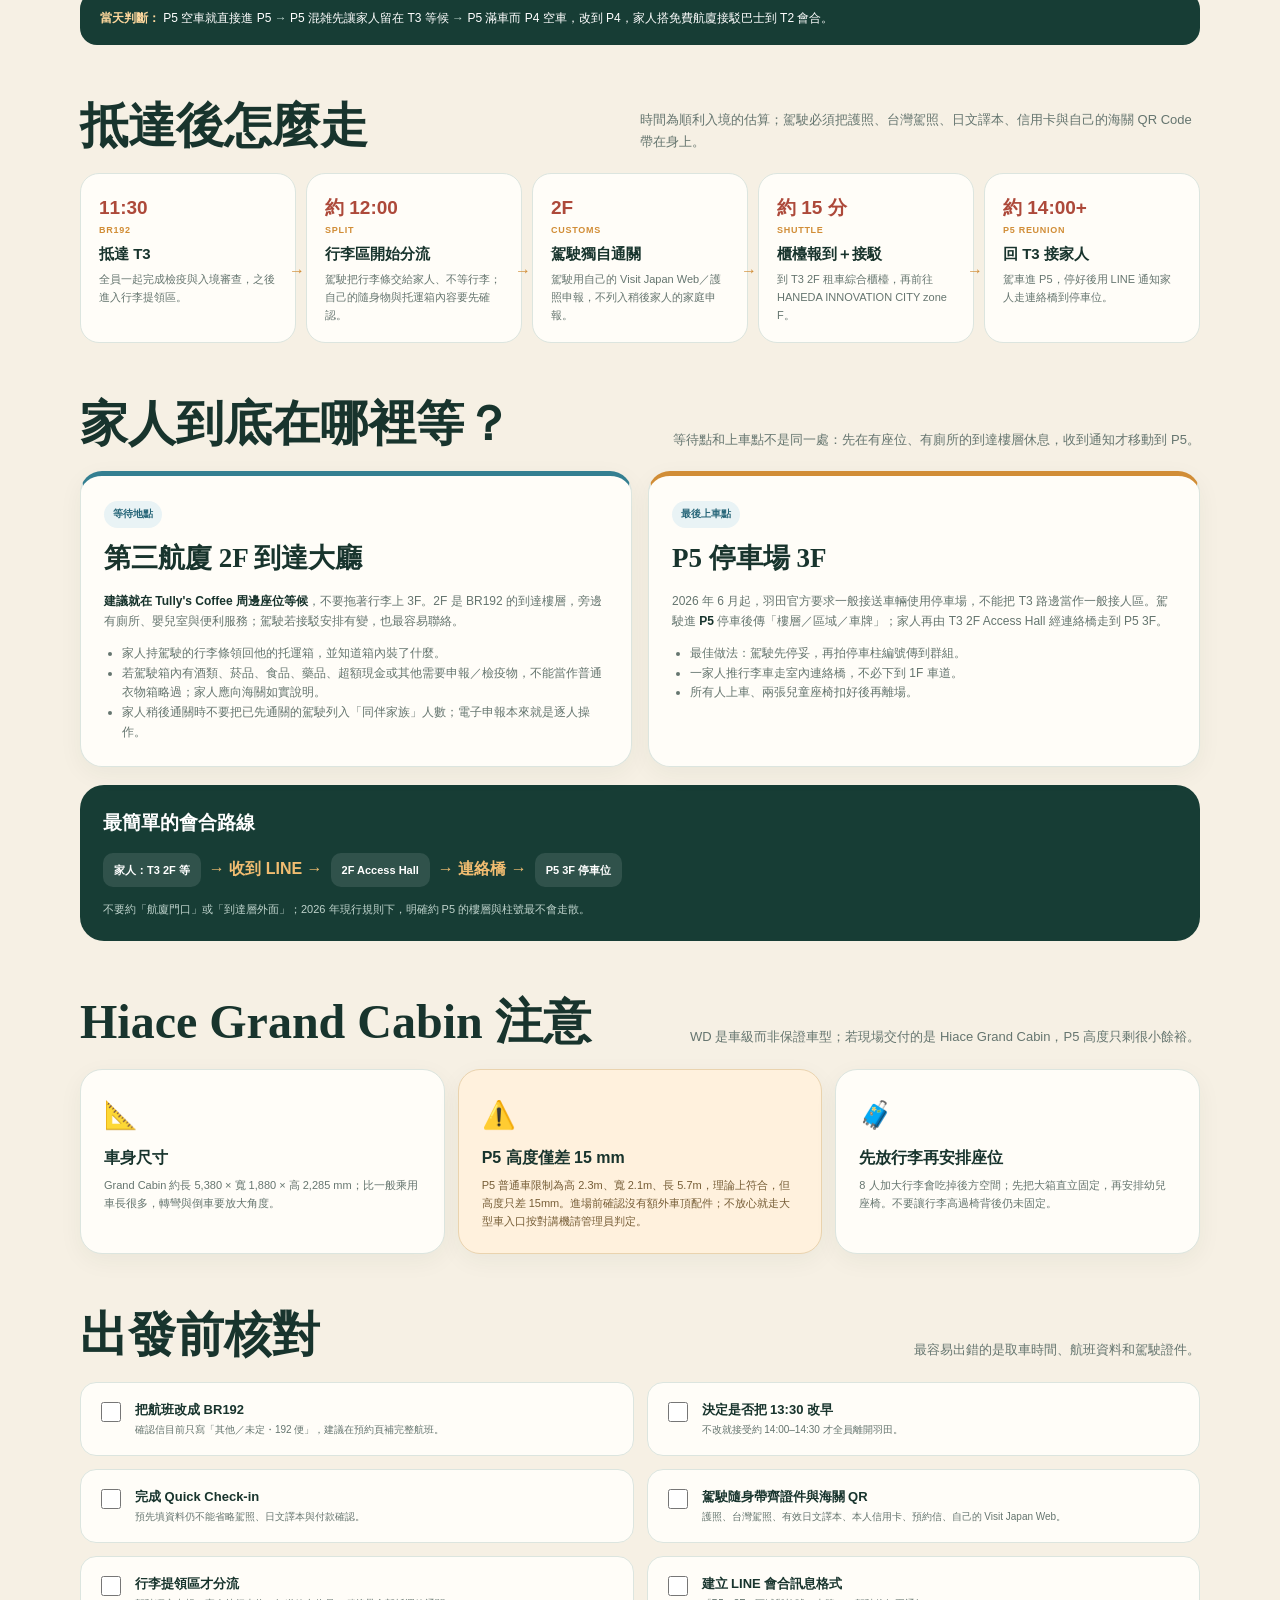
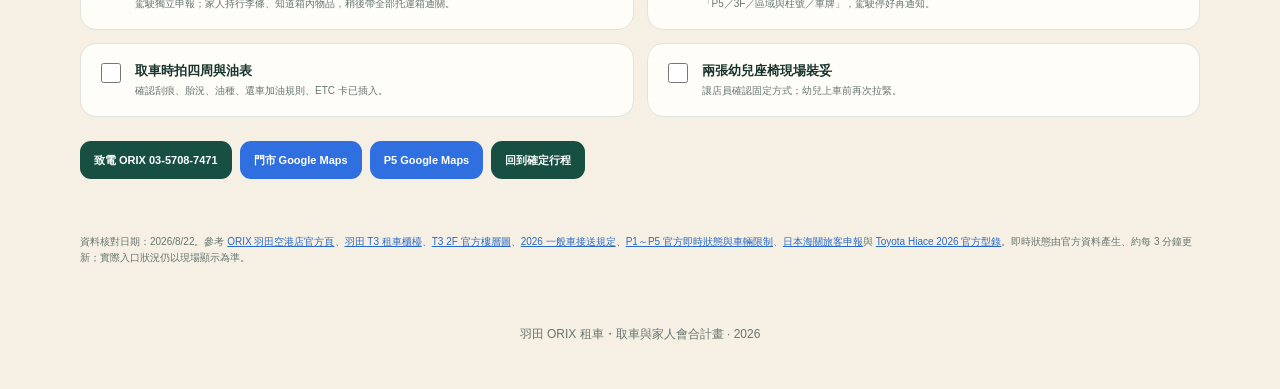
==== commit 3d504e1f: "Add live Haneda parking status" ====
--- a/car-rental.html
+++ b/car-rental.html
@@ -15,8 +15,8 @@
     .flow{display:grid;grid-template-columns:repeat(5,1fr);gap:10px}.step{position:relative;background:var(--paper);border:1px solid var(--line);border-radius:19px;padding:18px}.step:after{content:'→';position:absolute;right:-10px;top:50%;z-index:2;color:var(--gold);font-weight:900}.step:last-child:after{display:none}.step time{display:block;color:var(--red);font-size:19px;font-weight:900}.step small{display:block;color:var(--gold);font-size:9px;font-weight:900;letter-spacing:.08em}.step h3{font-size:15px;line-height:1.3;margin:6px 0}.step p{font-size:11px;color:var(--muted);margin:0}
     .meeting{display:grid;grid-template-columns:1fr 1fr;gap:16px}.meeting .card:first-child{border-top:5px solid var(--lake)}.meeting .card:last-child{border-top:5px solid var(--gold)}.place{display:inline-block;margin-bottom:8px;border-radius:999px;padding:5px 9px;background:#e9f3f5;color:#286779;font-size:10px;font-weight:900}.meeting h3{font-family:Georgia,"Noto Serif TC",serif;font-size:27px}.meeting p,.meeting li{font-size:12px;color:var(--muted)}.meeting ul{padding-left:18px;margin:10px 0 0}.meeting b{color:var(--ink)}
     .route-line{margin-top:18px;padding:23px;border-radius:24px;background:#173d35;color:#fff}.route-line h3{margin:0 0 14px}.route{display:flex;align-items:center;gap:8px;flex-wrap:wrap}.route span{padding:8px 11px;border-radius:10px;background:rgba(255,255,255,.11);font-size:11px;font-weight:900}.route i{font-style:normal;color:#f1bd71;font-weight:900}.route-line p{margin:13px 0 0;color:#bfd3cc;font-size:11px}
-    .vehicle{display:grid;grid-template-columns:repeat(3,1fr);gap:13px}.vehicle .card span{font-size:27px}.vehicle h3{font-size:16px;margin:8px 0 4px}.vehicle p{font-size:11px;color:var(--muted);margin:0}.vehicle .warn{background:#fff1dd;border-color:#ead3ae}.vehicle .warn p{color:#765d36}.checklist{display:grid;grid-template-columns:repeat(2,1fr);gap:13px}.check{display:flex;gap:11px;align-items:flex-start;background:var(--paper);border:1px solid var(--line);border-radius:16px;padding:16px}.check input{width:20px;height:20px;flex:0 0 20px;accent-color:var(--pine)}.check b{display:block;font-size:13px}.check small{display:block;color:var(--muted);font-size:10px;margin-top:2px}.links{display:flex;flex-wrap:wrap;gap:8px;margin:24px 0 55px}.btn{display:inline-block;text-decoration:none;border-radius:11px;padding:10px 14px;background:var(--pine);color:#fff;font-size:11px;font-weight:900}.btn.maps{background:#2f6fdf}.sources{font-size:10px;color:var(--muted);margin-bottom:50px}.sources a{color:#2769c9}footer{text-align:center;color:var(--muted);font-size:12px;padding:8px 0 44px}.back-top{position:fixed;right:18px;bottom:18px;border:0;border-radius:999px;background:var(--pine);color:#fff;padding:11px 15px;font-weight:900;opacity:0;visibility:hidden;transition:.2s}.back-top.show{opacity:1;visibility:visible}
-    @media(max-width:900px){.flow{grid-template-columns:1fr 1fr}.step:after{display:none}.vehicle{grid-template-columns:1fr}.booking{grid-template-columns:1fr}}@media(max-width:650px){.site-switch{left:7px;right:7px;top:7px;overflow-x:auto;justify-content:flex-start;padding:4px}.site-switch a{padding:6px 7px;font-size:8px}.hero{min-height:590px}.alert,.meeting{grid-template-columns:1fr}.flow{grid-template-columns:1fr}.facts,.checklist{grid-template-columns:1fr}.section-head{display:block}.section-head p{margin-top:8px}}
+    .parking-live{display:grid;grid-template-columns:repeat(5,1fr);gap:10px}.parking-card{display:block;text-decoration:none;background:var(--paper);border:1px solid var(--line);border-radius:18px;padding:16px;text-align:center;box-shadow:0 7px 25px rgba(23,51,45,.05)}.parking-card.primary{border:2px solid var(--gold);background:#fff9ec}.parking-card img{display:block;width:auto;max-width:100%;height:28px;margin:0 auto 10px}.parking-card b{display:block;font-size:13px}.parking-card small{display:block;color:var(--muted);font-size:9px;margin-top:3px}.parking-actions{display:flex;align-items:center;flex-wrap:wrap;gap:9px;margin-top:13px}.parking-actions p{flex:1 1 420px;margin:0;color:var(--muted);font-size:10px}.refresh{border:0;cursor:pointer}.parking-plan{margin-top:13px;padding:17px 20px;border-radius:17px;background:#173d35;color:#fff;font-size:12px}.parking-plan b{color:#ffd99e}.parking-plan span{color:#bed5cd}.vehicle{display:grid;grid-template-columns:repeat(3,1fr);gap:13px}.vehicle .card span{font-size:27px}.vehicle h3{font-size:16px;margin:8px 0 4px}.vehicle p{font-size:11px;color:var(--muted);margin:0}.vehicle .warn{background:#fff1dd;border-color:#ead3ae}.vehicle .warn p{color:#765d36}.checklist{display:grid;grid-template-columns:repeat(2,1fr);gap:13px}.check{display:flex;gap:11px;align-items:flex-start;background:var(--paper);border:1px solid var(--line);border-radius:16px;padding:16px}.check input{width:20px;height:20px;flex:0 0 20px;accent-color:var(--pine)}.check b{display:block;font-size:13px}.check small{display:block;color:var(--muted);font-size:10px;margin-top:2px}.links{display:flex;flex-wrap:wrap;gap:8px;margin:24px 0 55px}.btn{display:inline-block;text-decoration:none;border-radius:11px;padding:10px 14px;background:var(--pine);color:#fff;font-size:11px;font-weight:900}.btn.maps{background:#2f6fdf}.sources{font-size:10px;color:var(--muted);margin-bottom:50px}.sources a{color:#2769c9}footer{text-align:center;color:var(--muted);font-size:12px;padding:8px 0 44px}.back-top{position:fixed;right:18px;bottom:18px;border:0;border-radius:999px;background:var(--pine);color:#fff;padding:11px 15px;font-weight:900;opacity:0;visibility:hidden;transition:.2s}.back-top.show{opacity:1;visibility:visible}
+    @media(max-width:900px){.flow{grid-template-columns:1fr 1fr}.step:after{display:none}.parking-live{grid-template-columns:repeat(3,1fr)}.vehicle{grid-template-columns:1fr}.booking{grid-template-columns:1fr}}@media(max-width:650px){.site-switch{left:7px;right:7px;top:7px;overflow-x:auto;justify-content:flex-start;padding:4px}.site-switch a{padding:6px 7px;font-size:8px}.hero{min-height:590px}.alert,.meeting{grid-template-columns:1fr}.flow{grid-template-columns:1fr}.parking-live{grid-template-columns:1fr 1fr}.parking-card.primary{grid-column:1/-1}.facts,.checklist{grid-template-columns:1fr}.section-head{display:block}.section-head p{margin-top:8px}}
   </style>
 </head>
 <body>
@@ -27,6 +27,14 @@
 
     <section><div class="section-head"><h2>已確認的預約</h2><p>此網站公開，因此預約編號只顯示部分字元；完整編號請看原始確認信。</p></div><div class="booking"><article class="card"><h3>ORIX Rent a Car 羽田空港店</h3><div class="facts"><div class="fact"><small>預約編號</small><b>W800••••</b></div><div class="fact"><small>門市電話</small><b>03-5708-7471</b></div><div class="fact"><small>租用期間</small><b>9/5 13:30 → 9/8 19:30</b></div><div class="fact"><small>取還門市</small><b>羽田空港店・天空橋</b></div><div class="fact"><small>車級</small><b>WD・禁煙 Wagon</b></div><div class="fact"><small>乘員</small><b>成人 6＋未滿 6 歲 2</b></div><div class="fact"><small>兒童座椅</small><b>幼兒用 × 2</b></div><div class="fact"><small>配備</small><b>導航・ETC 車機＋ETC 卡</b></div><div class="fact"><small>保障</small><b>免責補償＋安心 Pack</b></div><div class="fact"><small>付款</small><b>門市付款・Quick Check-in</b></div></div></article><article class="card"><h3>總金額</h3><div class="price">¥94,908</div><p class="price-note">含稅；已套用會員與網路折扣</p><ul class="fee-list"><li><span>租金</span><b>¥90,420</b></li><li><span>會員折扣</span><b>−¥4,521</b></li><li><span>Web 折扣</span><b>−¥4,521</b></li><li><span>幼兒座椅 × 2</span><b>¥3,300</b></li><li><span>ETC 卡</span><b>¥550</b></li><li><span>免責補償</span><b>¥4,400</b></li><li><span>安心 Pack</span><b>¥5,280</b></li></ul></article></div></section>
 
+    <section id="parking-status"><div class="section-head"><h2>P1～P5 即時狀態</h2><p>狀態直接讀取羽田機場官方資料，官方約每 3 分鐘更新一次。點任一卡片可開啟完整官方停車資訊。</p></div><div class="parking-live">
+      <a class="parking-card" href="https://tokyo-haneda.com/access/parking/index.html" target="_blank" rel="noopener"><img data-live-badge src="https://img.shields.io/badge/dynamic/json?url=https%3A%2F%2Ftokyo-haneda.com%2Fapp_resource%2Fcommon%2Fdata%2Fparking.json&amp;query=%24.P1&amp;label=P1&amp;color=347f91&amp;cacheSeconds=180" alt="P1 即時狀態"><b>P1・第一航廈</b><small>2,351 台</small></a>
+      <a class="parking-card" href="https://tokyo-haneda.com/access/parking/index.html" target="_blank" rel="noopener"><img data-live-badge src="https://img.shields.io/badge/dynamic/json?url=https%3A%2F%2Ftokyo-haneda.com%2Fapp_resource%2Fcommon%2Fdata%2Fparking.json&amp;query=%24.P2&amp;label=P2&amp;color=347f91&amp;cacheSeconds=180" alt="P2 即時狀態"><b>P2・第一航廈</b><small>2,315 台</small></a>
+      <a class="parking-card" href="https://tokyo-haneda.com/access/parking/index.html" target="_blank" rel="noopener"><img data-live-badge src="https://img.shields.io/badge/dynamic/json?url=https%3A%2F%2Ftokyo-haneda.com%2Fapp_resource%2Fcommon%2Fdata%2Fparking.json&amp;query=%24.P3&amp;label=P3&amp;color=347f91&amp;cacheSeconds=180" alt="P3 即時狀態"><b>P3・第二航廈</b><small>2,449 台</small></a>
+      <a class="parking-card" href="https://tokyo-haneda.com/access/parking/index.html" target="_blank" rel="noopener"><img data-live-badge src="https://img.shields.io/badge/dynamic/json?url=https%3A%2F%2Ftokyo-haneda.com%2Fapp_resource%2Fcommon%2Fdata%2Fparking.json&amp;query=%24.P4&amp;label=P4&amp;color=d18d36&amp;cacheSeconds=180" alt="P4 即時狀態"><b>P4・第二航廈備援</b><small>3,087 台・P5 滿場時優先查看</small></a>
+      <a class="parking-card primary" href="https://tokyo-haneda.com/access/parking/index.html" target="_blank" rel="noopener"><img data-live-badge src="https://img.shields.io/badge/dynamic/json?url=https%3A%2F%2Ftokyo-haneda.com%2Fapp_resource%2Fcommon%2Fdata%2Fparking.json&amp;query=%24.P5&amp;label=P5&amp;color=ad493a&amp;cacheSeconds=180" alt="P5 即時狀態"><b>P5・第三航廈首選</b><small>2,910 台・室內連接 T3</small></a>
+    </div><div class="parking-actions"><button class="btn refresh" id="refresh-parking" type="button">↻ 重新整理狀態</button><a class="btn maps" href="https://tokyo-haneda.com/access/parking/index.html" target="_blank" rel="noopener">開啟羽田官方即時頁</a><p id="parking-refresh-note" aria-live="polite">「空車」可進場；「混雑」可能等待；「満車」表示已滿並會產生等候時間。</p></div><div class="parking-plan"><b>當天判斷：</b> P5 空車就直接進 P5 <span>→</span> P5 混雑先讓家人留在 T3 等候 <span>→</span> P5 滿車而 P4 空車，改到 P4，家人搭免費航廈接駁巴士到 T2 會合。</div></section>
+
     <section><div class="section-head"><h2>抵達後怎麼走</h2><p>時間為順利入境的估算；駕駛必須把護照、台灣駕照、日文譯本、信用卡與自己的海關 QR Code 帶在身上。</p></div><div class="flow"><article class="step"><time>11:30</time><small>BR192</small><h3>抵達 T3</h3><p>全員一起完成檢疫與入境審查，之後進入行李提領區。</p></article><article class="step"><time>約 12:00</time><small>SPLIT</small><h3>行李區開始分流</h3><p>駕駛把行李條交給家人、不等行李；自己的隨身物與托運箱內容要先確認。</p></article><article class="step"><time>2F</time><small>CUSTOMS</small><h3>駕駛獨自通關</h3><p>駕駛用自己的 Visit Japan Web／護照申報，不列入稍後家人的家庭申報。</p></article><article class="step"><time>約 15 分</time><small>SHUTTLE</small><h3>櫃檯報到＋接駁</h3><p>到 T3 2F 租車綜合櫃檯，再前往 HANEDA INNOVATION CITY zone F。</p></article><article class="step"><time>約 14:00+</time><small>P5 REUNION</small><h3>回 T3 接家人</h3><p>駕車進 P5，停好後用 LINE 通知家人走連絡橋到停車位。</p></article></div></section>
 
     <section><div class="section-head"><h2>家人到底在哪裡等？</h2><p>等待點和上車點不是同一處：先在有座位、有廁所的到達樓層休息，收到通知才移動到 P5。</p></div><div class="meeting"><article class="card"><span class="place">等待地點</span><h3>第三航廈 2F 到達大廳</h3><p><b>建議就在 Tully's Coffee 周邊座位等候</b>，不要拖著行李上 3F。2F 是 BR192 的到達樓層，旁邊有廁所、嬰兒室與便利服務；駕駛若接駁安排有變，也最容易聯絡。</p><ul><li>家人持駕駛的行李條領回他的托運箱，並知道箱內裝了什麼。</li><li>若駕駛箱內有酒類、菸品、食品、藥品、超額現金或其他需要申報／檢疫物，不能當作普通衣物箱略過；家人應向海關如實說明。</li><li>家人稍後通關時不要把已先通關的駕駛列入「同伴家族」人數；電子申報本來就是逐人操作。</li></ul></article><article class="card"><span class="place">最後上車點</span><h3>P5 停車場 3F</h3><p>2026 年 6 月起，羽田官方要求一般接送車輛使用停車場，不能把 T3 路邊當作一般接人區。駕駛進 <b>P5</b> 停車後傳「樓層／區域／車牌」；家人再由 T3 2F Access Hall 經連絡橋走到 P5 3F。</p><ul><li>最佳做法：駕駛先停妥，再拍停車柱編號傳到群組。</li><li>一家人推行李車走室內連絡橋，不必下到 1F 車道。</li><li>所有人上車、兩張兒童座椅扣好後再離場。</li></ul></article></div><div class="route-line"><h3>最簡單的會合路線</h3><div class="route"><span>家人：T3 2F 等</span><i>→ 收到 LINE →</i><span>2F Access Hall</span><i>→ 連絡橋 →</i><span>P5 3F 停車位</span></div><p>不要約「航廈門口」或「到達層外面」；2026 年現行規則下，明確約 P5 的樓層與柱號最不會走散。</p></div></section>
@@ -35,9 +43,9 @@
 
     <section><div class="section-head"><h2>出發前核對</h2><p>最容易出錯的是取車時間、航班資料和駕駛證件。</p></div><div class="checklist"><label class="check"><input type="checkbox"><span><b>把航班改成 BR192</b><small>確認信目前只寫「其他／未定・192 便」，建議在預約頁補完整航班。</small></span></label><label class="check"><input type="checkbox"><span><b>決定是否把 13:30 改早</b><small>不改就接受約 14:00–14:30 才全員離開羽田。</small></span></label><label class="check"><input type="checkbox"><span><b>完成 Quick Check-in</b><small>預先填資料仍不能省略駕照、日文譯本與付款確認。</small></span></label><label class="check"><input type="checkbox"><span><b>駕駛隨身帶齊證件與海關 QR</b><small>護照、台灣駕照、有效日文譯本、本人信用卡、預約信、自己的 Visit Japan Web。</small></span></label><label class="check"><input type="checkbox"><span><b>行李提領區才分流</b><small>駕駛獨立申報；家人持行李條、知道箱內物品，稍後帶全部托運箱通關。</small></span></label><label class="check"><input type="checkbox"><span><b>建立 LINE 會合訊息格式</b><small>「P5／3F／區域與柱號／車牌」，駕駛停好再通知。</small></span></label><label class="check"><input type="checkbox"><span><b>取車時拍四周與油表</b><small>確認刮痕、胎況、油種、還車加油規則、ETC 卡已插入。</small></span></label><label class="check"><input type="checkbox"><span><b>兩張幼兒座椅現場裝妥</b><small>讓店員確認固定方式；幼兒上車前再次拉緊。</small></span></label></div><div class="links"><a class="btn" href="tel:+81357087471">致電 ORIX 03-5708-7471</a><a class="btn maps" href="https://www.google.com/maps/search/?api=1&query=ORIX%20Rent%20a%20Car%20Haneda%20Airport%20HANEDA%20INNOVATION%20CITY" target="_blank" rel="noopener">門市 Google Maps</a><a class="btn maps" href="https://www.google.com/maps/search/?api=1&query=Haneda%20Airport%20P5%20Parking" target="_blank" rel="noopener">P5 Google Maps</a><a class="btn" href="itinerary.html">回到確定行程</a></div></section>
 
-    <p class="sources">資料核對日期：2026/8/21。參考 <a href="https://car.orix.co.jp/shops/?shops_pk=265" target="_blank" rel="noopener">ORIX 羽田空港店官方頁</a>、<a href="https://tokyo-haneda.com/text/service/facilities/car_rental.html" target="_blank" rel="noopener">羽田 T3 租車櫃檯</a>、<a href="https://tokyo-haneda.com/floor/terminal3/2nd_floor.html" target="_blank" rel="noopener">T3 2F 官方樓層圖</a>、<a href="https://tokyo-haneda.com/text/information/2026/detail_00038.html" target="_blank" rel="noopener">2026 一般車接送規定</a>、<a href="https://www.tokyo-haneda.com/access/parking/index.html" target="_blank" rel="noopener">P5 車輛限制</a>、<a href="https://www.customs.go.jp/english/passenger/declaration/declaration_app.html" target="_blank" rel="noopener">日本海關旅客申報</a>與 <a href="https://toyota.jp/pages/contents/request/webcatalog/hiacewagon/hiace_main_202601.pdf" target="_blank" rel="noopener">Toyota Hiace 2026 官方型錄</a>。實際交付車型、接駁等待及提前交車以 ORIX 當日安排為準。</p>
+    <p class="sources">資料核對日期：2026/8/22。參考 <a href="https://car.orix.co.jp/shops/?shops_pk=265" target="_blank" rel="noopener">ORIX 羽田空港店官方頁</a>、<a href="https://tokyo-haneda.com/text/service/facilities/car_rental.html" target="_blank" rel="noopener">羽田 T3 租車櫃檯</a>、<a href="https://tokyo-haneda.com/floor/terminal3/2nd_floor.html" target="_blank" rel="noopener">T3 2F 官方樓層圖</a>、<a href="https://tokyo-haneda.com/text/information/2026/detail_00038.html" target="_blank" rel="noopener">2026 一般車接送規定</a>、<a href="https://www.tokyo-haneda.com/access/parking/index.html" target="_blank" rel="noopener">P1～P5 官方即時狀態與車輛限制</a>、<a href="https://www.customs.go.jp/english/passenger/declaration/declaration_app.html" target="_blank" rel="noopener">日本海關旅客申報</a>與 <a href="https://toyota.jp/pages/contents/request/webcatalog/hiacewagon/hiace_main_202601.pdf" target="_blank" rel="noopener">Toyota Hiace 2026 官方型錄</a>。即時狀態由官方資料產生、約每 3 分鐘更新；實際入口狀況仍以現場顯示為準。</p>
   </main>
   <footer>羽田 ORIX 租車・取車與家人會合計畫 · 2026</footer>
-  <button class="back-top" type="button">↑ 回到最上方</button><script>const b=document.querySelector('.back-top');addEventListener('scroll',()=>b.classList.toggle('show',scrollY>500),{passive:true});b.addEventListener('click',()=>scrollTo({top:0,behavior:'smooth'}));</script>
+  <button class="back-top" type="button">↑ 回到最上方</button><script>const b=document.querySelector('.back-top');addEventListener('scroll',()=>b.classList.toggle('show',scrollY>500),{passive:true});b.addEventListener('click',()=>scrollTo({top:0,behavior:'smooth'}));const refreshParking=document.querySelector('#refresh-parking');refreshParking.addEventListener('click',()=>{document.querySelectorAll('[data-live-badge]').forEach(img=>{const url=new URL(img.src);url.searchParams.set('_',Date.now());img.src=url});document.querySelector('#parking-refresh-note').textContent='已要求更新；狀態牌載入後即為最新取得資料（官方約每 3 分鐘更新）。'});</script>
 </body>
 </html>
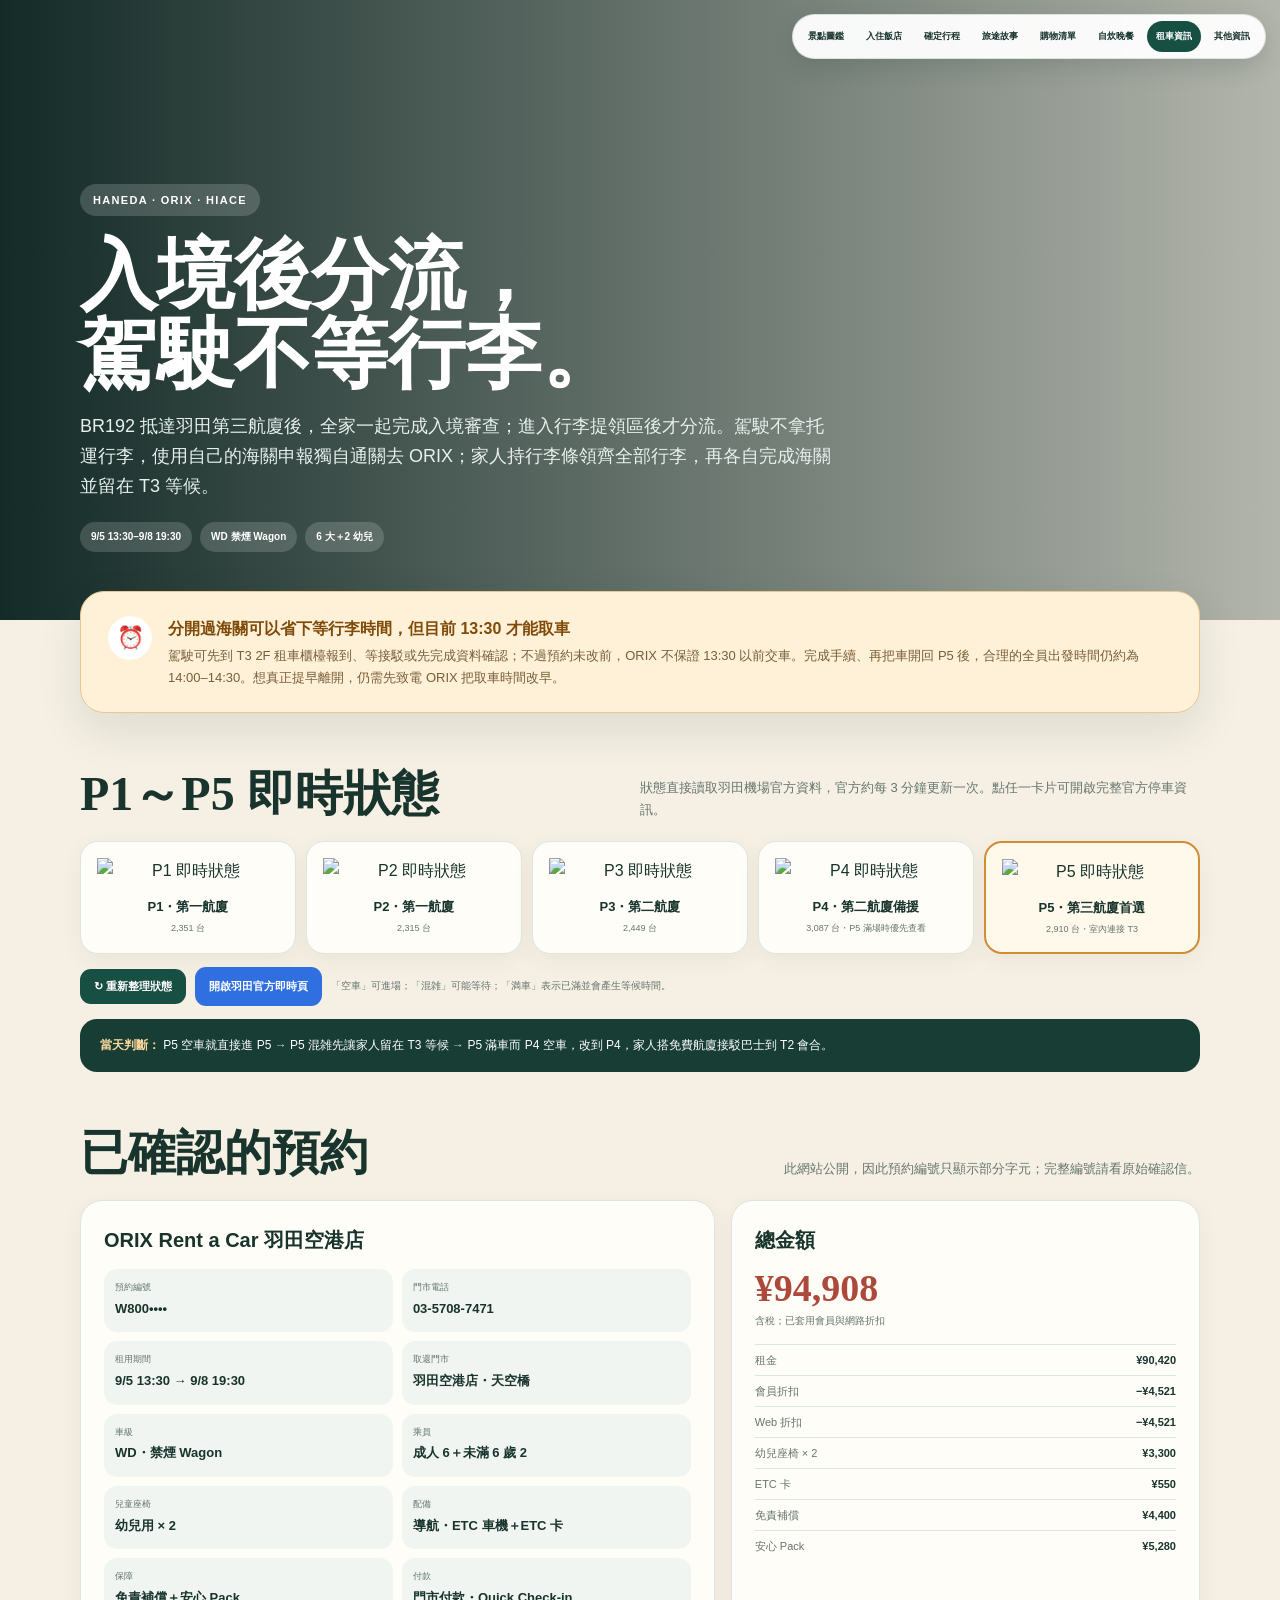
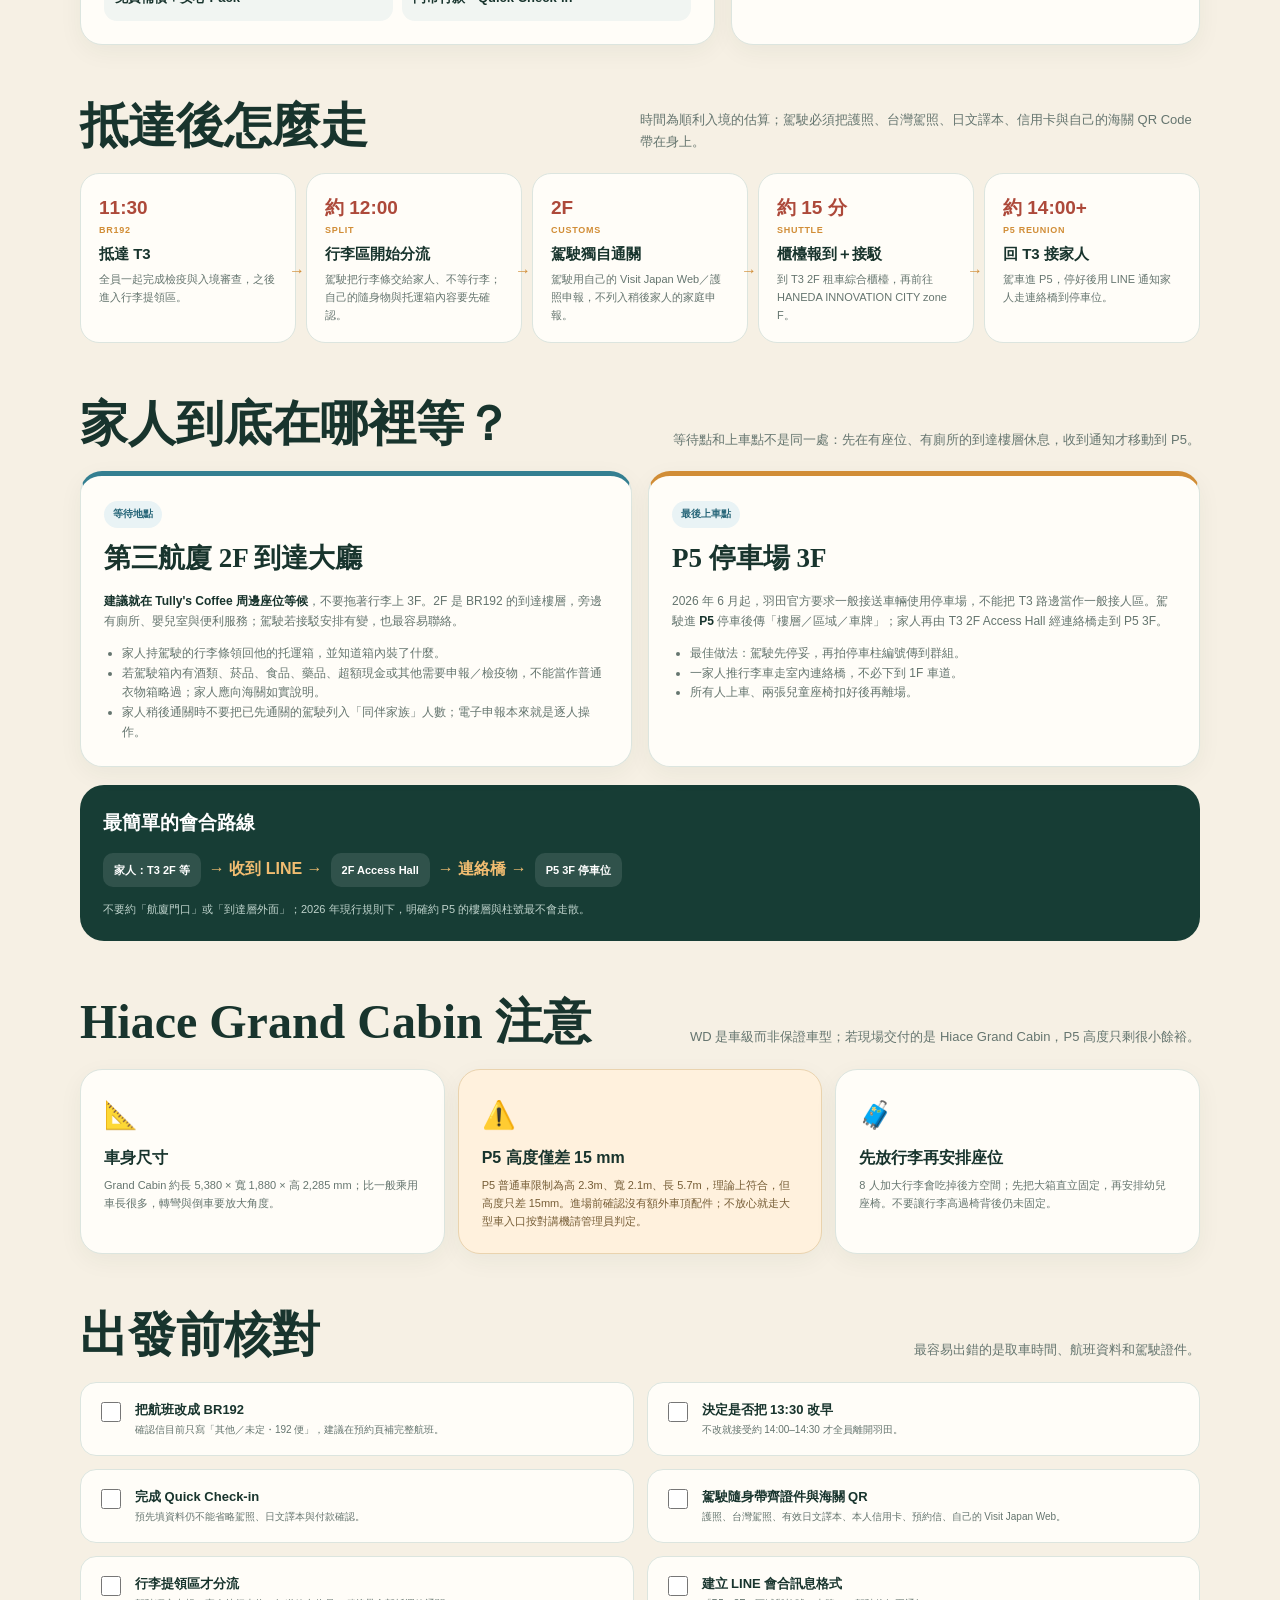
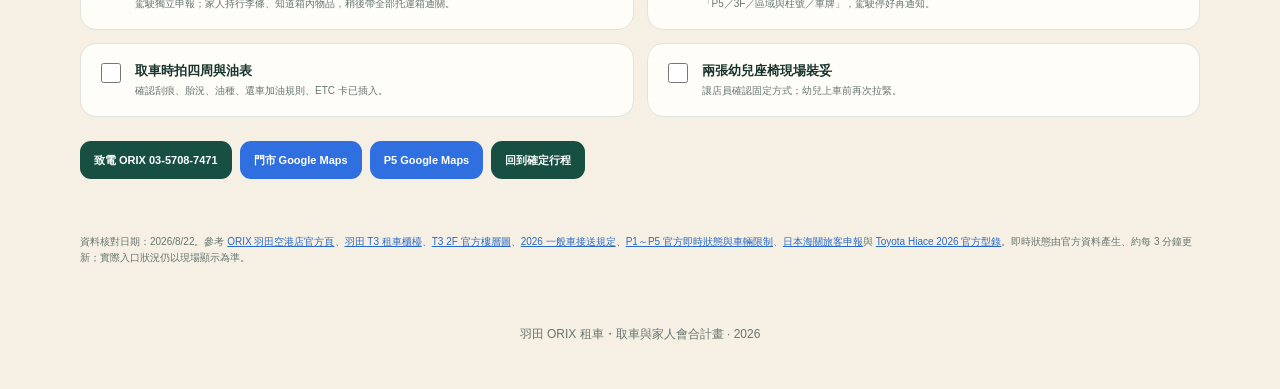
==== commit b0674c64: "Move parking status before rental booking" ====
--- a/car-rental.html
+++ b/car-rental.html
@@ -25,8 +25,6 @@
   <main>
     <aside class="alert"><div class="alert-icon">⏰</div><div><strong>分開過海關可以省下等行李時間，但目前 13:30 才能取車</strong><p>駕駛可先到 T3 2F 租車櫃檯報到、等接駁或先完成資料確認；不過預約未改前，ORIX 不保證 13:30 以前交車。完成手續、再把車開回 P5 後，合理的全員出發時間仍約為 14:00–14:30。想真正提早離開，仍需先致電 ORIX 把取車時間改早。</p></div></aside>
 
-    <section><div class="section-head"><h2>已確認的預約</h2><p>此網站公開，因此預約編號只顯示部分字元；完整編號請看原始確認信。</p></div><div class="booking"><article class="card"><h3>ORIX Rent a Car 羽田空港店</h3><div class="facts"><div class="fact"><small>預約編號</small><b>W800••••</b></div><div class="fact"><small>門市電話</small><b>03-5708-7471</b></div><div class="fact"><small>租用期間</small><b>9/5 13:30 → 9/8 19:30</b></div><div class="fact"><small>取還門市</small><b>羽田空港店・天空橋</b></div><div class="fact"><small>車級</small><b>WD・禁煙 Wagon</b></div><div class="fact"><small>乘員</small><b>成人 6＋未滿 6 歲 2</b></div><div class="fact"><small>兒童座椅</small><b>幼兒用 × 2</b></div><div class="fact"><small>配備</small><b>導航・ETC 車機＋ETC 卡</b></div><div class="fact"><small>保障</small><b>免責補償＋安心 Pack</b></div><div class="fact"><small>付款</small><b>門市付款・Quick Check-in</b></div></div></article><article class="card"><h3>總金額</h3><div class="price">¥94,908</div><p class="price-note">含稅；已套用會員與網路折扣</p><ul class="fee-list"><li><span>租金</span><b>¥90,420</b></li><li><span>會員折扣</span><b>−¥4,521</b></li><li><span>Web 折扣</span><b>−¥4,521</b></li><li><span>幼兒座椅 × 2</span><b>¥3,300</b></li><li><span>ETC 卡</span><b>¥550</b></li><li><span>免責補償</span><b>¥4,400</b></li><li><span>安心 Pack</span><b>¥5,280</b></li></ul></article></div></section>
-
     <section id="parking-status"><div class="section-head"><h2>P1～P5 即時狀態</h2><p>狀態直接讀取羽田機場官方資料，官方約每 3 分鐘更新一次。點任一卡片可開啟完整官方停車資訊。</p></div><div class="parking-live">
       <a class="parking-card" href="https://tokyo-haneda.com/access/parking/index.html" target="_blank" rel="noopener"><img data-live-badge src="https://img.shields.io/badge/dynamic/json?url=https%3A%2F%2Ftokyo-haneda.com%2Fapp_resource%2Fcommon%2Fdata%2Fparking.json&amp;query=%24.P1&amp;label=P1&amp;color=347f91&amp;cacheSeconds=180" alt="P1 即時狀態"><b>P1・第一航廈</b><small>2,351 台</small></a>
       <a class="parking-card" href="https://tokyo-haneda.com/access/parking/index.html" target="_blank" rel="noopener"><img data-live-badge src="https://img.shields.io/badge/dynamic/json?url=https%3A%2F%2Ftokyo-haneda.com%2Fapp_resource%2Fcommon%2Fdata%2Fparking.json&amp;query=%24.P2&amp;label=P2&amp;color=347f91&amp;cacheSeconds=180" alt="P2 即時狀態"><b>P2・第一航廈</b><small>2,315 台</small></a>
@@ -34,6 +32,8 @@
       <a class="parking-card" href="https://tokyo-haneda.com/access/parking/index.html" target="_blank" rel="noopener"><img data-live-badge src="https://img.shields.io/badge/dynamic/json?url=https%3A%2F%2Ftokyo-haneda.com%2Fapp_resource%2Fcommon%2Fdata%2Fparking.json&amp;query=%24.P4&amp;label=P4&amp;color=d18d36&amp;cacheSeconds=180" alt="P4 即時狀態"><b>P4・第二航廈備援</b><small>3,087 台・P5 滿場時優先查看</small></a>
       <a class="parking-card primary" href="https://tokyo-haneda.com/access/parking/index.html" target="_blank" rel="noopener"><img data-live-badge src="https://img.shields.io/badge/dynamic/json?url=https%3A%2F%2Ftokyo-haneda.com%2Fapp_resource%2Fcommon%2Fdata%2Fparking.json&amp;query=%24.P5&amp;label=P5&amp;color=ad493a&amp;cacheSeconds=180" alt="P5 即時狀態"><b>P5・第三航廈首選</b><small>2,910 台・室內連接 T3</small></a>
     </div><div class="parking-actions"><button class="btn refresh" id="refresh-parking" type="button">↻ 重新整理狀態</button><a class="btn maps" href="https://tokyo-haneda.com/access/parking/index.html" target="_blank" rel="noopener">開啟羽田官方即時頁</a><p id="parking-refresh-note" aria-live="polite">「空車」可進場；「混雑」可能等待；「満車」表示已滿並會產生等候時間。</p></div><div class="parking-plan"><b>當天判斷：</b> P5 空車就直接進 P5 <span>→</span> P5 混雑先讓家人留在 T3 等候 <span>→</span> P5 滿車而 P4 空車，改到 P4，家人搭免費航廈接駁巴士到 T2 會合。</div></section>
+
+    <section><div class="section-head"><h2>已確認的預約</h2><p>此網站公開，因此預約編號只顯示部分字元；完整編號請看原始確認信。</p></div><div class="booking"><article class="card"><h3>ORIX Rent a Car 羽田空港店</h3><div class="facts"><div class="fact"><small>預約編號</small><b>W800••••</b></div><div class="fact"><small>門市電話</small><b>03-5708-7471</b></div><div class="fact"><small>租用期間</small><b>9/5 13:30 → 9/8 19:30</b></div><div class="fact"><small>取還門市</small><b>羽田空港店・天空橋</b></div><div class="fact"><small>車級</small><b>WD・禁煙 Wagon</b></div><div class="fact"><small>乘員</small><b>成人 6＋未滿 6 歲 2</b></div><div class="fact"><small>兒童座椅</small><b>幼兒用 × 2</b></div><div class="fact"><small>配備</small><b>導航・ETC 車機＋ETC 卡</b></div><div class="fact"><small>保障</small><b>免責補償＋安心 Pack</b></div><div class="fact"><small>付款</small><b>門市付款・Quick Check-in</b></div></div></article><article class="card"><h3>總金額</h3><div class="price">¥94,908</div><p class="price-note">含稅；已套用會員與網路折扣</p><ul class="fee-list"><li><span>租金</span><b>¥90,420</b></li><li><span>會員折扣</span><b>−¥4,521</b></li><li><span>Web 折扣</span><b>−¥4,521</b></li><li><span>幼兒座椅 × 2</span><b>¥3,300</b></li><li><span>ETC 卡</span><b>¥550</b></li><li><span>免責補償</span><b>¥4,400</b></li><li><span>安心 Pack</span><b>¥5,280</b></li></ul></article></div></section>
 
     <section><div class="section-head"><h2>抵達後怎麼走</h2><p>時間為順利入境的估算；駕駛必須把護照、台灣駕照、日文譯本、信用卡與自己的海關 QR Code 帶在身上。</p></div><div class="flow"><article class="step"><time>11:30</time><small>BR192</small><h3>抵達 T3</h3><p>全員一起完成檢疫與入境審查，之後進入行李提領區。</p></article><article class="step"><time>約 12:00</time><small>SPLIT</small><h3>行李區開始分流</h3><p>駕駛把行李條交給家人、不等行李；自己的隨身物與托運箱內容要先確認。</p></article><article class="step"><time>2F</time><small>CUSTOMS</small><h3>駕駛獨自通關</h3><p>駕駛用自己的 Visit Japan Web／護照申報，不列入稍後家人的家庭申報。</p></article><article class="step"><time>約 15 分</time><small>SHUTTLE</small><h3>櫃檯報到＋接駁</h3><p>到 T3 2F 租車綜合櫃檯，再前往 HANEDA INNOVATION CITY zone F。</p></article><article class="step"><time>約 14:00+</time><small>P5 REUNION</small><h3>回 T3 接家人</h3><p>駕車進 P5，停好後用 LINE 通知家人走連絡橋到停車位。</p></article></div></section>
 
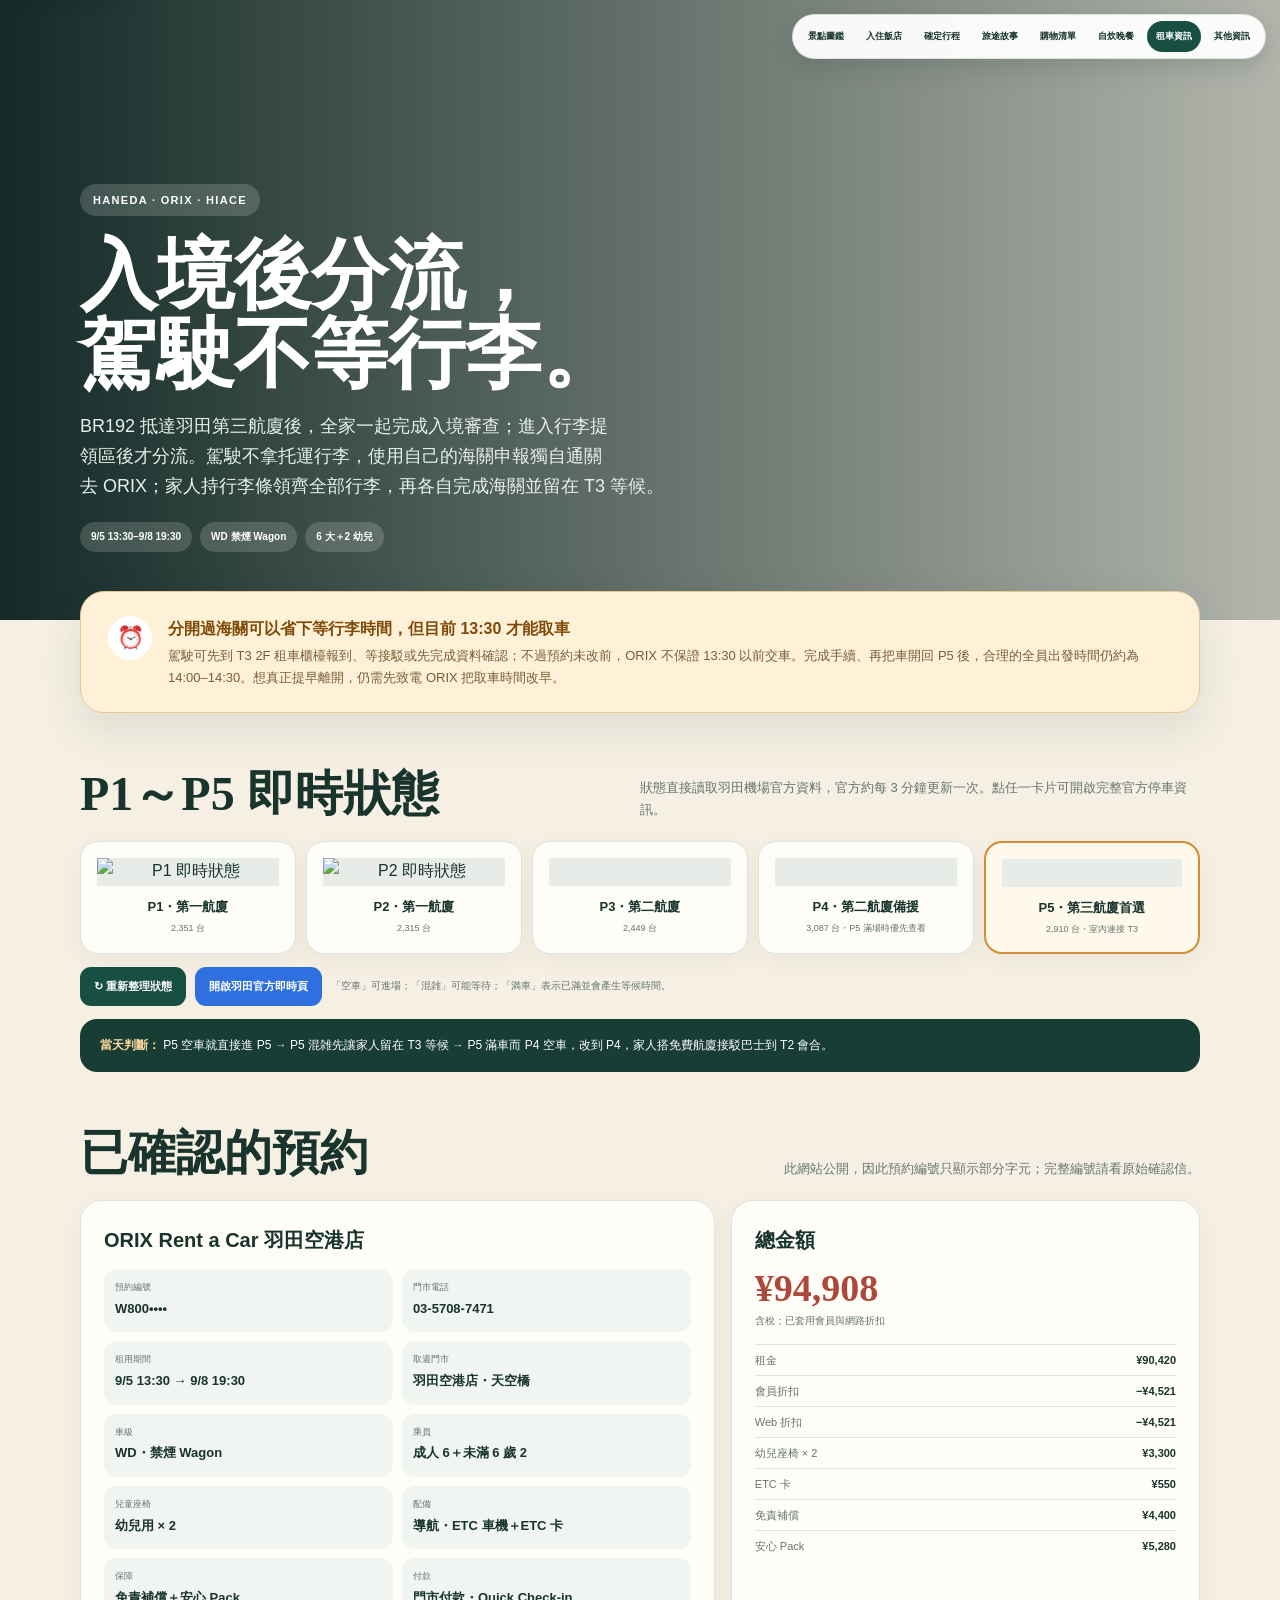
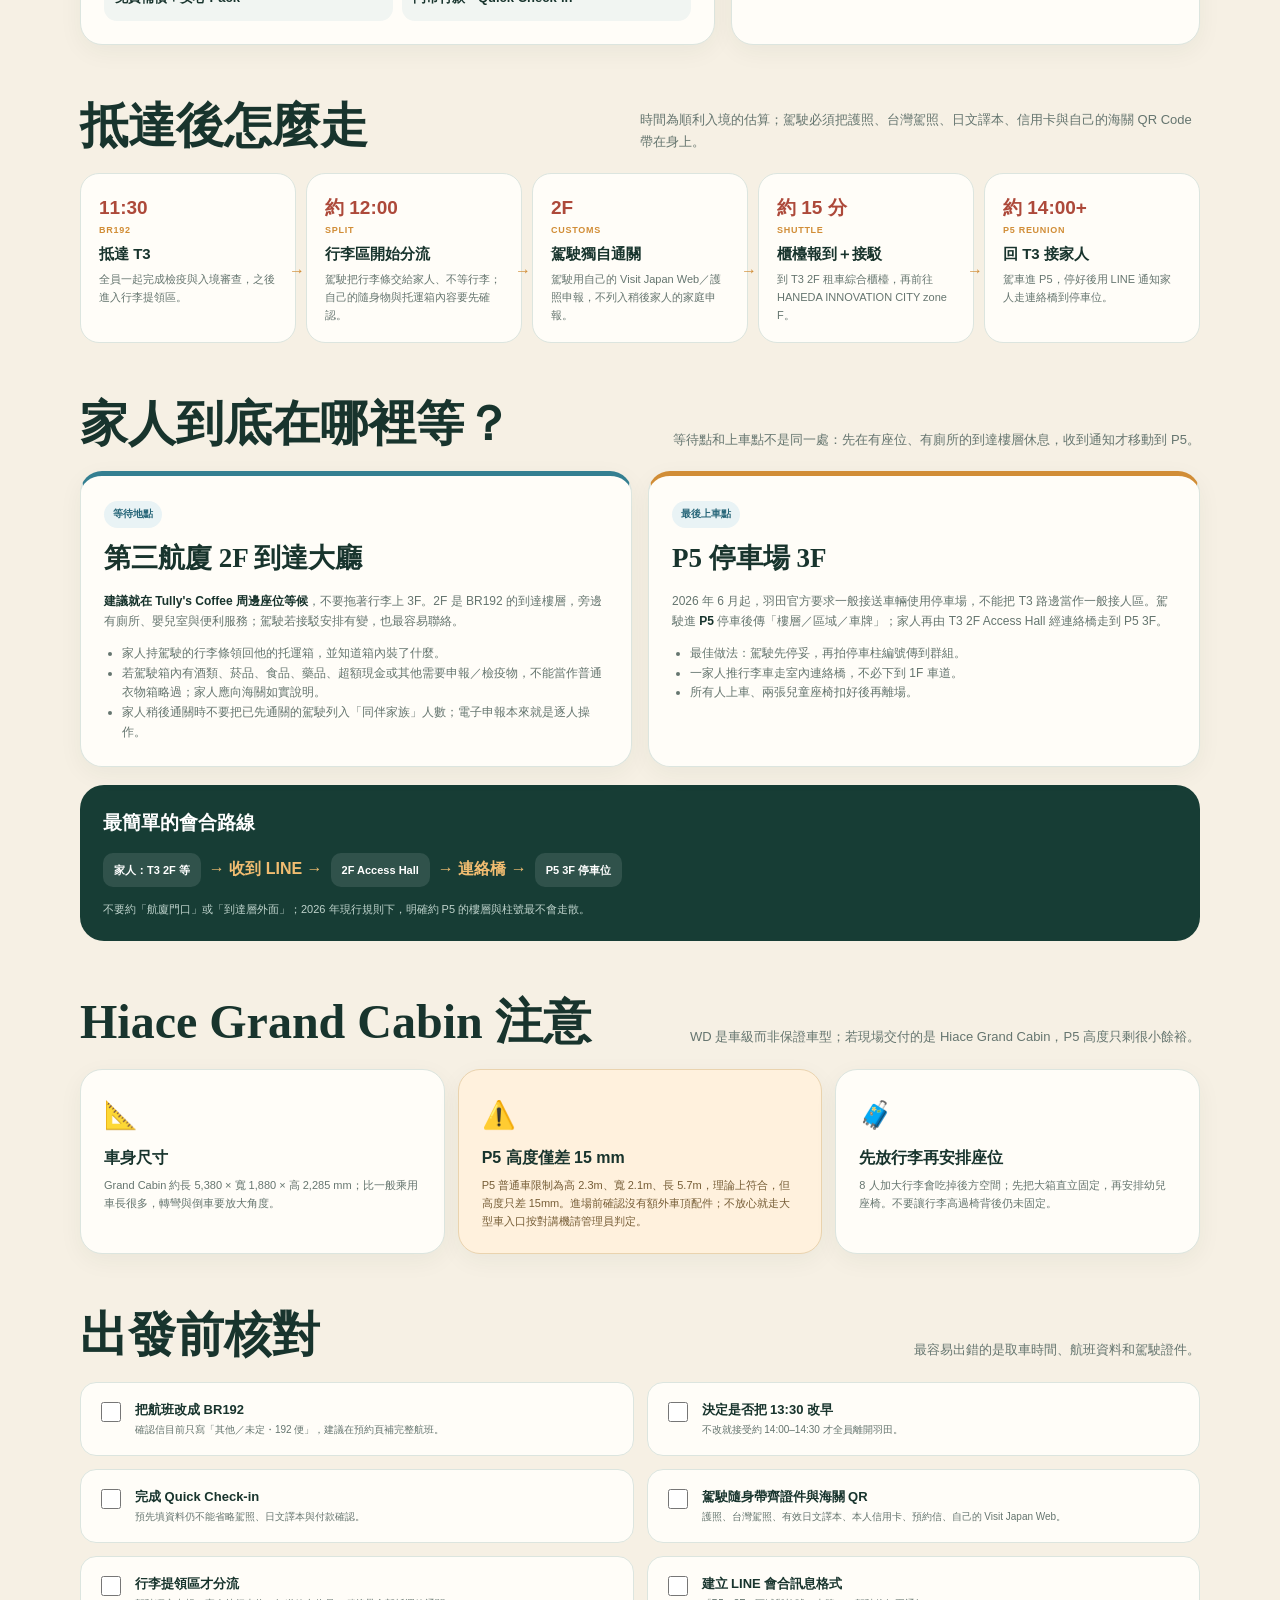
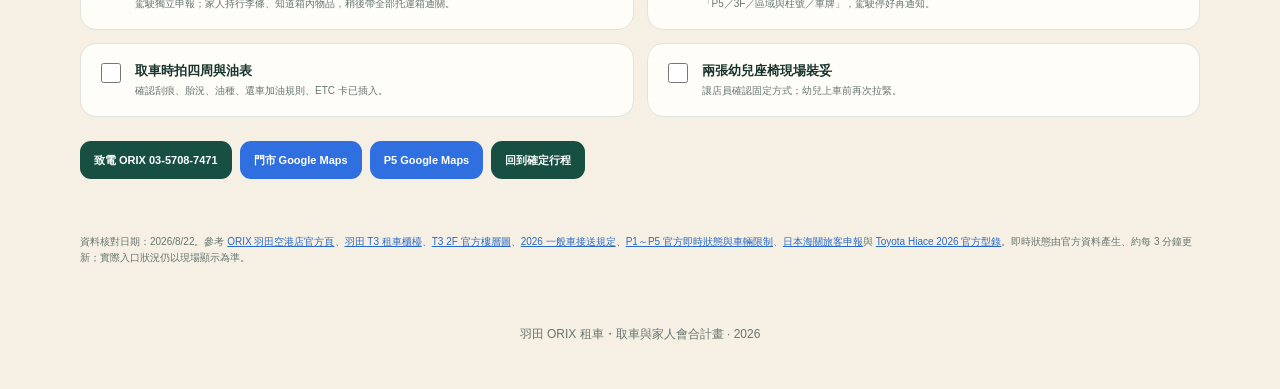
==== commit 72887cc6: "Polish all travel site pages" ====
--- a/car-rental.html
+++ b/car-rental.html
@@ -5,6 +5,7 @@
   <meta name="viewport" content="width=device-width,initial-scale=1">
   <meta name="color-scheme" content="light">
   <link rel="icon" href="data:,">
+  <meta name="description" content="羽田 ORIX 租車取車、第三航廈家人會合、P1 至 P5 即時狀態與 Hiace 注意事項。"><link rel="stylesheet" href="assets/site-polish.css"><script defer src="assets/site-polish.js"></script>
   <title>羽田租車｜ORIX 取車、會合與還車計畫</title>
   <style>
     :root{--ink:#18342d;--muted:#65756f;--cream:#f6f0e4;--paper:#fffdf8;--pine:#174f43;--lake:#347f91;--gold:#d18d36;--red:#ad493a;--line:#dce5df;--shadow:0 18px 45px rgba(23,51,45,.11)}
--- a/assets/site-polish.css
+++ b/assets/site-polish.css
@@ -0,0 +1,27 @@
+:root{--site-focus:#f3b34c}
+body{-webkit-font-smoothing:antialiased;text-rendering:optimizeLegibility}
+button,input,select,textarea{font:inherit}
+a,button{-webkit-tap-highlight-color:transparent}
+a:focus-visible,button:focus-visible,input:focus-visible{outline:3px solid var(--site-focus);outline-offset:3px}
+.site-switch{max-width:calc(100vw - 28px);overscroll-behavior-x:contain;scrollbar-width:none}
+.site-switch::-webkit-scrollbar{display:none}
+.site-switch a[aria-current="page"]{background:var(--pine,#174f43);color:#fff}
+main section,[id]{scroll-margin-top:82px}
+img{background:#e8ece9}
+img[loading="lazy"]{content-visibility:auto}
+.image-unavailable{filter:grayscale(1);opacity:.55}
+.back-top{z-index:35;cursor:pointer;min-height:42px}
+.skip-link{position:fixed;z-index:100;top:8px;left:8px;padding:10px 14px;border-radius:10px;background:#fff;color:#17332d;font-weight:900;text-decoration:none;transform:translateY(-150%);box-shadow:0 8px 25px rgba(0,0,0,.2)}
+.skip-link:focus{transform:none}
+.legacy-home{position:fixed;z-index:45;top:14px;left:14px;padding:9px 13px;border-radius:999px;background:#fff;color:#174f43;font-size:11px;font-weight:900;text-decoration:none;box-shadow:0 8px 24px rgba(23,51,45,.16)}
+.hero h1,.hero p{text-wrap:balance}
+.sources,.desc,.content p,.story-body p{overflow-wrap:anywhere}
+@media(max-width:650px){
+  .site-switch{max-width:none;scroll-snap-type:x proximity;padding-bottom:5px!important}
+  .site-switch a{scroll-snap-align:start;min-height:32px;display:inline-flex;align-items:center}
+  .hero-inner{padding-top:max(96px,calc(72px + env(safe-area-inset-top)))!important}
+  .section-head h2{font-size:clamp(28px,9vw,38px)!important}
+  .back-top{right:12px!important;bottom:calc(12px + env(safe-area-inset-bottom))!important;padding:10px 13px!important;font-size:11px}
+  .legacy-home{top:8px;left:8px;font-size:9px}
+}
+@media(prefers-reduced-motion:reduce){html{scroll-behavior:auto!important}*,*:before,*:after{animation-duration:.01ms!important;animation-iteration-count:1!important;transition-duration:.01ms!important}}
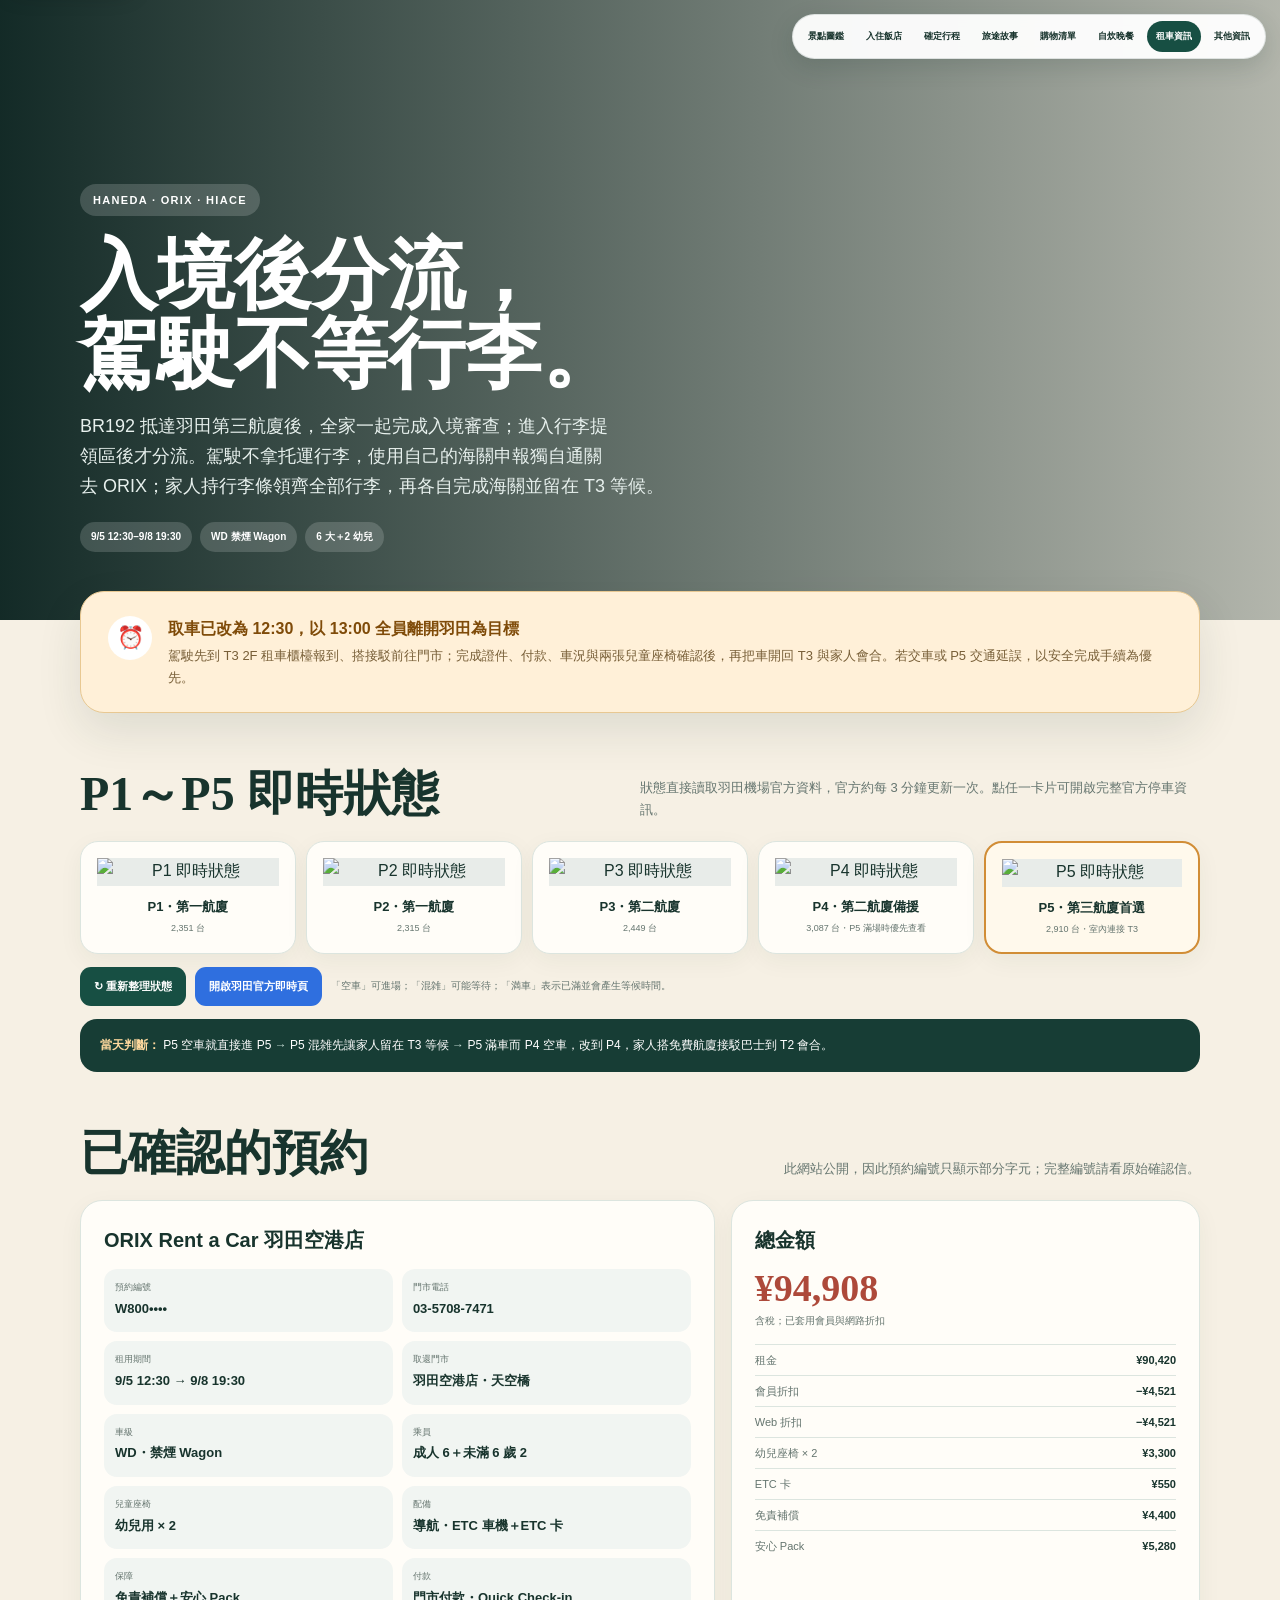
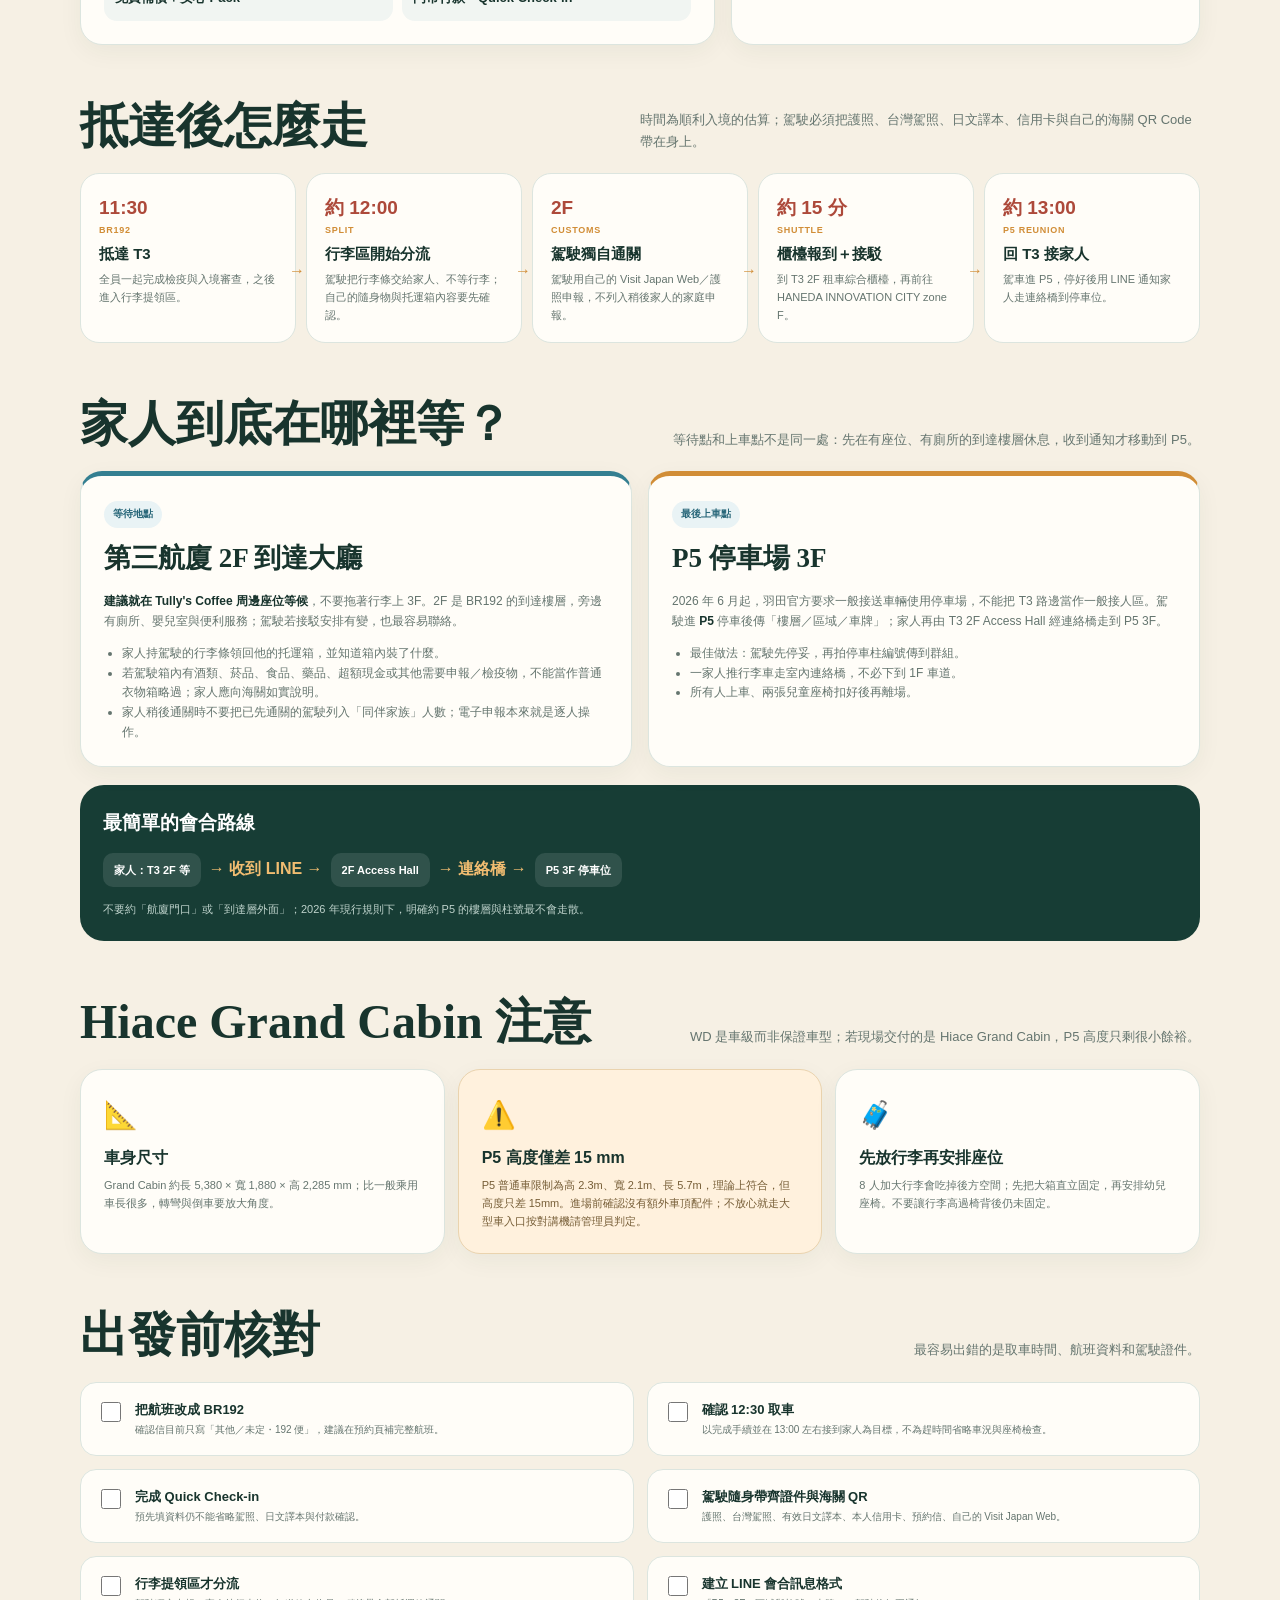
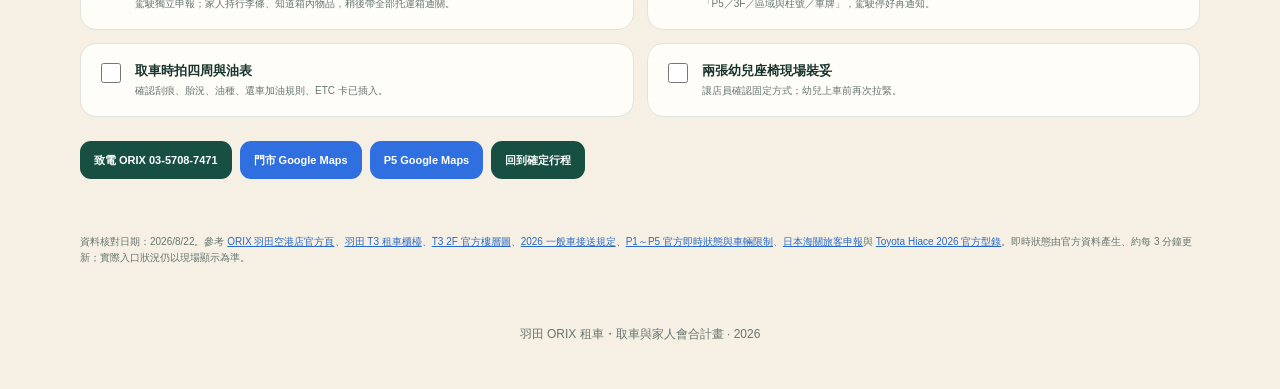
==== commit b4657791: "Update Haneda departure to 13:00" ====
--- a/car-rental.html
+++ b/car-rental.html
@@ -22,9 +22,9 @@
 </head>
 <body>
   <nav class="site-switch" aria-label="網站內容"><a href="./">景點圖鑑</a><a href="stays.html">入住飯店</a><a href="itinerary.html">確定行程</a><a href="stories.html">旅途故事</a><a href="shopping.html">購物清單</a><a href="cooking.html">自炊晚餐</a><a class="active" href="car-rental.html">租車資訊</a><a href="info.html">其他資訊</a></nav>
-  <header class="hero"><div class="hero-inner"><span class="eyebrow">HANEDA · ORIX · HIACE</span><h1>入境後分流，<br>駕駛不等行李。</h1><p>BR192 抵達羽田第三航廈後，全家一起完成入境審查；進入行李提領區後才分流。駕駛不拿托運行李，使用自己的海關申報獨自通關去 ORIX；家人持行李條領齊全部行李，再各自完成海關並留在 T3 等候。</p><div class="hero-tags"><span>9/5 13:30–9/8 19:30</span><span>WD 禁煙 Wagon</span><span>6 大＋2 幼兒</span></div></div></header>
+  <header class="hero"><div class="hero-inner"><span class="eyebrow">HANEDA · ORIX · HIACE</span><h1>入境後分流，<br>駕駛不等行李。</h1><p>BR192 抵達羽田第三航廈後，全家一起完成入境審查；進入行李提領區後才分流。駕駛不拿托運行李，使用自己的海關申報獨自通關去 ORIX；家人持行李條領齊全部行李，再各自完成海關並留在 T3 等候。</p><div class="hero-tags"><span>9/5 12:30–9/8 19:30</span><span>WD 禁煙 Wagon</span><span>6 大＋2 幼兒</span></div></div></header>
   <main>
-    <aside class="alert"><div class="alert-icon">⏰</div><div><strong>分開過海關可以省下等行李時間，但目前 13:30 才能取車</strong><p>駕駛可先到 T3 2F 租車櫃檯報到、等接駁或先完成資料確認；不過預約未改前，ORIX 不保證 13:30 以前交車。完成手續、再把車開回 P5 後，合理的全員出發時間仍約為 14:00–14:30。想真正提早離開，仍需先致電 ORIX 把取車時間改早。</p></div></aside>
+    <aside class="alert"><div class="alert-icon">⏰</div><div><strong>取車已改為 12:30，以 13:00 全員離開羽田為目標</strong><p>駕駛先到 T3 2F 租車櫃檯報到、搭接駁前往門市；完成證件、付款、車況與兩張兒童座椅確認後，再把車開回 T3 與家人會合。若交車或 P5 交通延誤，以安全完成手續為優先。</p></div></aside>
 
     <section id="parking-status"><div class="section-head"><h2>P1～P5 即時狀態</h2><p>狀態直接讀取羽田機場官方資料，官方約每 3 分鐘更新一次。點任一卡片可開啟完整官方停車資訊。</p></div><div class="parking-live">
       <a class="parking-card" href="https://tokyo-haneda.com/access/parking/index.html" target="_blank" rel="noopener"><img data-live-badge src="https://img.shields.io/badge/dynamic/json?url=https%3A%2F%2Ftokyo-haneda.com%2Fapp_resource%2Fcommon%2Fdata%2Fparking.json&amp;query=%24.P1&amp;label=P1&amp;color=347f91&amp;cacheSeconds=180" alt="P1 即時狀態"><b>P1・第一航廈</b><small>2,351 台</small></a>
@@ -34,15 +34,15 @@
       <a class="parking-card primary" href="https://tokyo-haneda.com/access/parking/index.html" target="_blank" rel="noopener"><img data-live-badge src="https://img.shields.io/badge/dynamic/json?url=https%3A%2F%2Ftokyo-haneda.com%2Fapp_resource%2Fcommon%2Fdata%2Fparking.json&amp;query=%24.P5&amp;label=P5&amp;color=ad493a&amp;cacheSeconds=180" alt="P5 即時狀態"><b>P5・第三航廈首選</b><small>2,910 台・室內連接 T3</small></a>
     </div><div class="parking-actions"><button class="btn refresh" id="refresh-parking" type="button">↻ 重新整理狀態</button><a class="btn maps" href="https://tokyo-haneda.com/access/parking/index.html" target="_blank" rel="noopener">開啟羽田官方即時頁</a><p id="parking-refresh-note" aria-live="polite">「空車」可進場；「混雑」可能等待；「満車」表示已滿並會產生等候時間。</p></div><div class="parking-plan"><b>當天判斷：</b> P5 空車就直接進 P5 <span>→</span> P5 混雑先讓家人留在 T3 等候 <span>→</span> P5 滿車而 P4 空車，改到 P4，家人搭免費航廈接駁巴士到 T2 會合。</div></section>
 
-    <section><div class="section-head"><h2>已確認的預約</h2><p>此網站公開，因此預約編號只顯示部分字元；完整編號請看原始確認信。</p></div><div class="booking"><article class="card"><h3>ORIX Rent a Car 羽田空港店</h3><div class="facts"><div class="fact"><small>預約編號</small><b>W800••••</b></div><div class="fact"><small>門市電話</small><b>03-5708-7471</b></div><div class="fact"><small>租用期間</small><b>9/5 13:30 → 9/8 19:30</b></div><div class="fact"><small>取還門市</small><b>羽田空港店・天空橋</b></div><div class="fact"><small>車級</small><b>WD・禁煙 Wagon</b></div><div class="fact"><small>乘員</small><b>成人 6＋未滿 6 歲 2</b></div><div class="fact"><small>兒童座椅</small><b>幼兒用 × 2</b></div><div class="fact"><small>配備</small><b>導航・ETC 車機＋ETC 卡</b></div><div class="fact"><small>保障</small><b>免責補償＋安心 Pack</b></div><div class="fact"><small>付款</small><b>門市付款・Quick Check-in</b></div></div></article><article class="card"><h3>總金額</h3><div class="price">¥94,908</div><p class="price-note">含稅；已套用會員與網路折扣</p><ul class="fee-list"><li><span>租金</span><b>¥90,420</b></li><li><span>會員折扣</span><b>−¥4,521</b></li><li><span>Web 折扣</span><b>−¥4,521</b></li><li><span>幼兒座椅 × 2</span><b>¥3,300</b></li><li><span>ETC 卡</span><b>¥550</b></li><li><span>免責補償</span><b>¥4,400</b></li><li><span>安心 Pack</span><b>¥5,280</b></li></ul></article></div></section>
+    <section><div class="section-head"><h2>已確認的預約</h2><p>此網站公開，因此預約編號只顯示部分字元；完整編號請看原始確認信。</p></div><div class="booking"><article class="card"><h3>ORIX Rent a Car 羽田空港店</h3><div class="facts"><div class="fact"><small>預約編號</small><b>W800••••</b></div><div class="fact"><small>門市電話</small><b>03-5708-7471</b></div><div class="fact"><small>租用期間</small><b>9/5 12:30 → 9/8 19:30</b></div><div class="fact"><small>取還門市</small><b>羽田空港店・天空橋</b></div><div class="fact"><small>車級</small><b>WD・禁煙 Wagon</b></div><div class="fact"><small>乘員</small><b>成人 6＋未滿 6 歲 2</b></div><div class="fact"><small>兒童座椅</small><b>幼兒用 × 2</b></div><div class="fact"><small>配備</small><b>導航・ETC 車機＋ETC 卡</b></div><div class="fact"><small>保障</small><b>免責補償＋安心 Pack</b></div><div class="fact"><small>付款</small><b>門市付款・Quick Check-in</b></div></div></article><article class="card"><h3>總金額</h3><div class="price">¥94,908</div><p class="price-note">含稅；已套用會員與網路折扣</p><ul class="fee-list"><li><span>租金</span><b>¥90,420</b></li><li><span>會員折扣</span><b>−¥4,521</b></li><li><span>Web 折扣</span><b>−¥4,521</b></li><li><span>幼兒座椅 × 2</span><b>¥3,300</b></li><li><span>ETC 卡</span><b>¥550</b></li><li><span>免責補償</span><b>¥4,400</b></li><li><span>安心 Pack</span><b>¥5,280</b></li></ul></article></div></section>
 
-    <section><div class="section-head"><h2>抵達後怎麼走</h2><p>時間為順利入境的估算；駕駛必須把護照、台灣駕照、日文譯本、信用卡與自己的海關 QR Code 帶在身上。</p></div><div class="flow"><article class="step"><time>11:30</time><small>BR192</small><h3>抵達 T3</h3><p>全員一起完成檢疫與入境審查，之後進入行李提領區。</p></article><article class="step"><time>約 12:00</time><small>SPLIT</small><h3>行李區開始分流</h3><p>駕駛把行李條交給家人、不等行李；自己的隨身物與托運箱內容要先確認。</p></article><article class="step"><time>2F</time><small>CUSTOMS</small><h3>駕駛獨自通關</h3><p>駕駛用自己的 Visit Japan Web／護照申報，不列入稍後家人的家庭申報。</p></article><article class="step"><time>約 15 分</time><small>SHUTTLE</small><h3>櫃檯報到＋接駁</h3><p>到 T3 2F 租車綜合櫃檯，再前往 HANEDA INNOVATION CITY zone F。</p></article><article class="step"><time>約 14:00+</time><small>P5 REUNION</small><h3>回 T3 接家人</h3><p>駕車進 P5，停好後用 LINE 通知家人走連絡橋到停車位。</p></article></div></section>
+    <section><div class="section-head"><h2>抵達後怎麼走</h2><p>時間為順利入境的估算；駕駛必須把護照、台灣駕照、日文譯本、信用卡與自己的海關 QR Code 帶在身上。</p></div><div class="flow"><article class="step"><time>11:30</time><small>BR192</small><h3>抵達 T3</h3><p>全員一起完成檢疫與入境審查，之後進入行李提領區。</p></article><article class="step"><time>約 12:00</time><small>SPLIT</small><h3>行李區開始分流</h3><p>駕駛把行李條交給家人、不等行李；自己的隨身物與托運箱內容要先確認。</p></article><article class="step"><time>2F</time><small>CUSTOMS</small><h3>駕駛獨自通關</h3><p>駕駛用自己的 Visit Japan Web／護照申報，不列入稍後家人的家庭申報。</p></article><article class="step"><time>約 15 分</time><small>SHUTTLE</small><h3>櫃檯報到＋接駁</h3><p>到 T3 2F 租車綜合櫃檯，再前往 HANEDA INNOVATION CITY zone F。</p></article><article class="step"><time>約 13:00</time><small>P5 REUNION</small><h3>回 T3 接家人</h3><p>駕車進 P5，停好後用 LINE 通知家人走連絡橋到停車位。</p></article></div></section>
 
     <section><div class="section-head"><h2>家人到底在哪裡等？</h2><p>等待點和上車點不是同一處：先在有座位、有廁所的到達樓層休息，收到通知才移動到 P5。</p></div><div class="meeting"><article class="card"><span class="place">等待地點</span><h3>第三航廈 2F 到達大廳</h3><p><b>建議就在 Tully's Coffee 周邊座位等候</b>，不要拖著行李上 3F。2F 是 BR192 的到達樓層，旁邊有廁所、嬰兒室與便利服務；駕駛若接駁安排有變，也最容易聯絡。</p><ul><li>家人持駕駛的行李條領回他的托運箱，並知道箱內裝了什麼。</li><li>若駕駛箱內有酒類、菸品、食品、藥品、超額現金或其他需要申報／檢疫物，不能當作普通衣物箱略過；家人應向海關如實說明。</li><li>家人稍後通關時不要把已先通關的駕駛列入「同伴家族」人數；電子申報本來就是逐人操作。</li></ul></article><article class="card"><span class="place">最後上車點</span><h3>P5 停車場 3F</h3><p>2026 年 6 月起，羽田官方要求一般接送車輛使用停車場，不能把 T3 路邊當作一般接人區。駕駛進 <b>P5</b> 停車後傳「樓層／區域／車牌」；家人再由 T3 2F Access Hall 經連絡橋走到 P5 3F。</p><ul><li>最佳做法：駕駛先停妥，再拍停車柱編號傳到群組。</li><li>一家人推行李車走室內連絡橋，不必下到 1F 車道。</li><li>所有人上車、兩張兒童座椅扣好後再離場。</li></ul></article></div><div class="route-line"><h3>最簡單的會合路線</h3><div class="route"><span>家人：T3 2F 等</span><i>→ 收到 LINE →</i><span>2F Access Hall</span><i>→ 連絡橋 →</i><span>P5 3F 停車位</span></div><p>不要約「航廈門口」或「到達層外面」；2026 年現行規則下，明確約 P5 的樓層與柱號最不會走散。</p></div></section>
 
     <section><div class="section-head"><h2>Hiace Grand Cabin 注意</h2><p>WD 是車級而非保證車型；若現場交付的是 Hiace Grand Cabin，P5 高度只剩很小餘裕。</p></div><div class="vehicle"><article class="card"><span>📐</span><h3>車身尺寸</h3><p>Grand Cabin 約長 5,380 × 寬 1,880 × 高 2,285 mm；比一般乘用車長很多，轉彎與倒車要放大角度。</p></article><article class="card warn"><span>⚠️</span><h3>P5 高度僅差 15 mm</h3><p>P5 普通車限制為高 2.3m、寬 2.1m、長 5.7m，理論上符合，但高度只差 15mm。進場前確認沒有額外車頂配件；不放心就走大型車入口按對講機請管理員判定。</p></article><article class="card"><span>🧳</span><h3>先放行李再安排座位</h3><p>8 人加大行李會吃掉後方空間；先把大箱直立固定，再安排幼兒座椅。不要讓行李高過椅背後仍未固定。</p></article></div></section>
 
-    <section><div class="section-head"><h2>出發前核對</h2><p>最容易出錯的是取車時間、航班資料和駕駛證件。</p></div><div class="checklist"><label class="check"><input type="checkbox"><span><b>把航班改成 BR192</b><small>確認信目前只寫「其他／未定・192 便」，建議在預約頁補完整航班。</small></span></label><label class="check"><input type="checkbox"><span><b>決定是否把 13:30 改早</b><small>不改就接受約 14:00–14:30 才全員離開羽田。</small></span></label><label class="check"><input type="checkbox"><span><b>完成 Quick Check-in</b><small>預先填資料仍不能省略駕照、日文譯本與付款確認。</small></span></label><label class="check"><input type="checkbox"><span><b>駕駛隨身帶齊證件與海關 QR</b><small>護照、台灣駕照、有效日文譯本、本人信用卡、預約信、自己的 Visit Japan Web。</small></span></label><label class="check"><input type="checkbox"><span><b>行李提領區才分流</b><small>駕駛獨立申報；家人持行李條、知道箱內物品，稍後帶全部托運箱通關。</small></span></label><label class="check"><input type="checkbox"><span><b>建立 LINE 會合訊息格式</b><small>「P5／3F／區域與柱號／車牌」，駕駛停好再通知。</small></span></label><label class="check"><input type="checkbox"><span><b>取車時拍四周與油表</b><small>確認刮痕、胎況、油種、還車加油規則、ETC 卡已插入。</small></span></label><label class="check"><input type="checkbox"><span><b>兩張幼兒座椅現場裝妥</b><small>讓店員確認固定方式；幼兒上車前再次拉緊。</small></span></label></div><div class="links"><a class="btn" href="tel:+81357087471">致電 ORIX 03-5708-7471</a><a class="btn maps" href="https://www.google.com/maps/search/?api=1&query=ORIX%20Rent%20a%20Car%20Haneda%20Airport%20HANEDA%20INNOVATION%20CITY" target="_blank" rel="noopener">門市 Google Maps</a><a class="btn maps" href="https://www.google.com/maps/search/?api=1&query=Haneda%20Airport%20P5%20Parking" target="_blank" rel="noopener">P5 Google Maps</a><a class="btn" href="itinerary.html">回到確定行程</a></div></section>
+    <section><div class="section-head"><h2>出發前核對</h2><p>最容易出錯的是取車時間、航班資料和駕駛證件。</p></div><div class="checklist"><label class="check"><input type="checkbox"><span><b>把航班改成 BR192</b><small>確認信目前只寫「其他／未定・192 便」，建議在預約頁補完整航班。</small></span></label><label class="check"><input type="checkbox"><span><b>確認 12:30 取車</b><small>以完成手續並在 13:00 左右接到家人為目標，不為趕時間省略車況與座椅檢查。</small></span></label><label class="check"><input type="checkbox"><span><b>完成 Quick Check-in</b><small>預先填資料仍不能省略駕照、日文譯本與付款確認。</small></span></label><label class="check"><input type="checkbox"><span><b>駕駛隨身帶齊證件與海關 QR</b><small>護照、台灣駕照、有效日文譯本、本人信用卡、預約信、自己的 Visit Japan Web。</small></span></label><label class="check"><input type="checkbox"><span><b>行李提領區才分流</b><small>駕駛獨立申報；家人持行李條、知道箱內物品，稍後帶全部托運箱通關。</small></span></label><label class="check"><input type="checkbox"><span><b>建立 LINE 會合訊息格式</b><small>「P5／3F／區域與柱號／車牌」，駕駛停好再通知。</small></span></label><label class="check"><input type="checkbox"><span><b>取車時拍四周與油表</b><small>確認刮痕、胎況、油種、還車加油規則、ETC 卡已插入。</small></span></label><label class="check"><input type="checkbox"><span><b>兩張幼兒座椅現場裝妥</b><small>讓店員確認固定方式；幼兒上車前再次拉緊。</small></span></label></div><div class="links"><a class="btn" href="tel:+81357087471">致電 ORIX 03-5708-7471</a><a class="btn maps" href="https://www.google.com/maps/search/?api=1&query=ORIX%20Rent%20a%20Car%20Haneda%20Airport%20HANEDA%20INNOVATION%20CITY" target="_blank" rel="noopener">門市 Google Maps</a><a class="btn maps" href="https://www.google.com/maps/search/?api=1&query=Haneda%20Airport%20P5%20Parking" target="_blank" rel="noopener">P5 Google Maps</a><a class="btn" href="itinerary.html">回到確定行程</a></div></section>
 
     <p class="sources">資料核對日期：2026/8/22。參考 <a href="https://car.orix.co.jp/shops/?shops_pk=265" target="_blank" rel="noopener">ORIX 羽田空港店官方頁</a>、<a href="https://tokyo-haneda.com/text/service/facilities/car_rental.html" target="_blank" rel="noopener">羽田 T3 租車櫃檯</a>、<a href="https://tokyo-haneda.com/floor/terminal3/2nd_floor.html" target="_blank" rel="noopener">T3 2F 官方樓層圖</a>、<a href="https://tokyo-haneda.com/text/information/2026/detail_00038.html" target="_blank" rel="noopener">2026 一般車接送規定</a>、<a href="https://www.tokyo-haneda.com/access/parking/index.html" target="_blank" rel="noopener">P1～P5 官方即時狀態與車輛限制</a>、<a href="https://www.customs.go.jp/english/passenger/declaration/declaration_app.html" target="_blank" rel="noopener">日本海關旅客申報</a>與 <a href="https://toyota.jp/pages/contents/request/webcatalog/hiacewagon/hiace_main_202601.pdf" target="_blank" rel="noopener">Toyota Hiace 2026 官方型錄</a>。即時狀態由官方資料產生、約每 3 分鐘更新；實際入口狀況仍以現場顯示為準。</p>
   </main>
